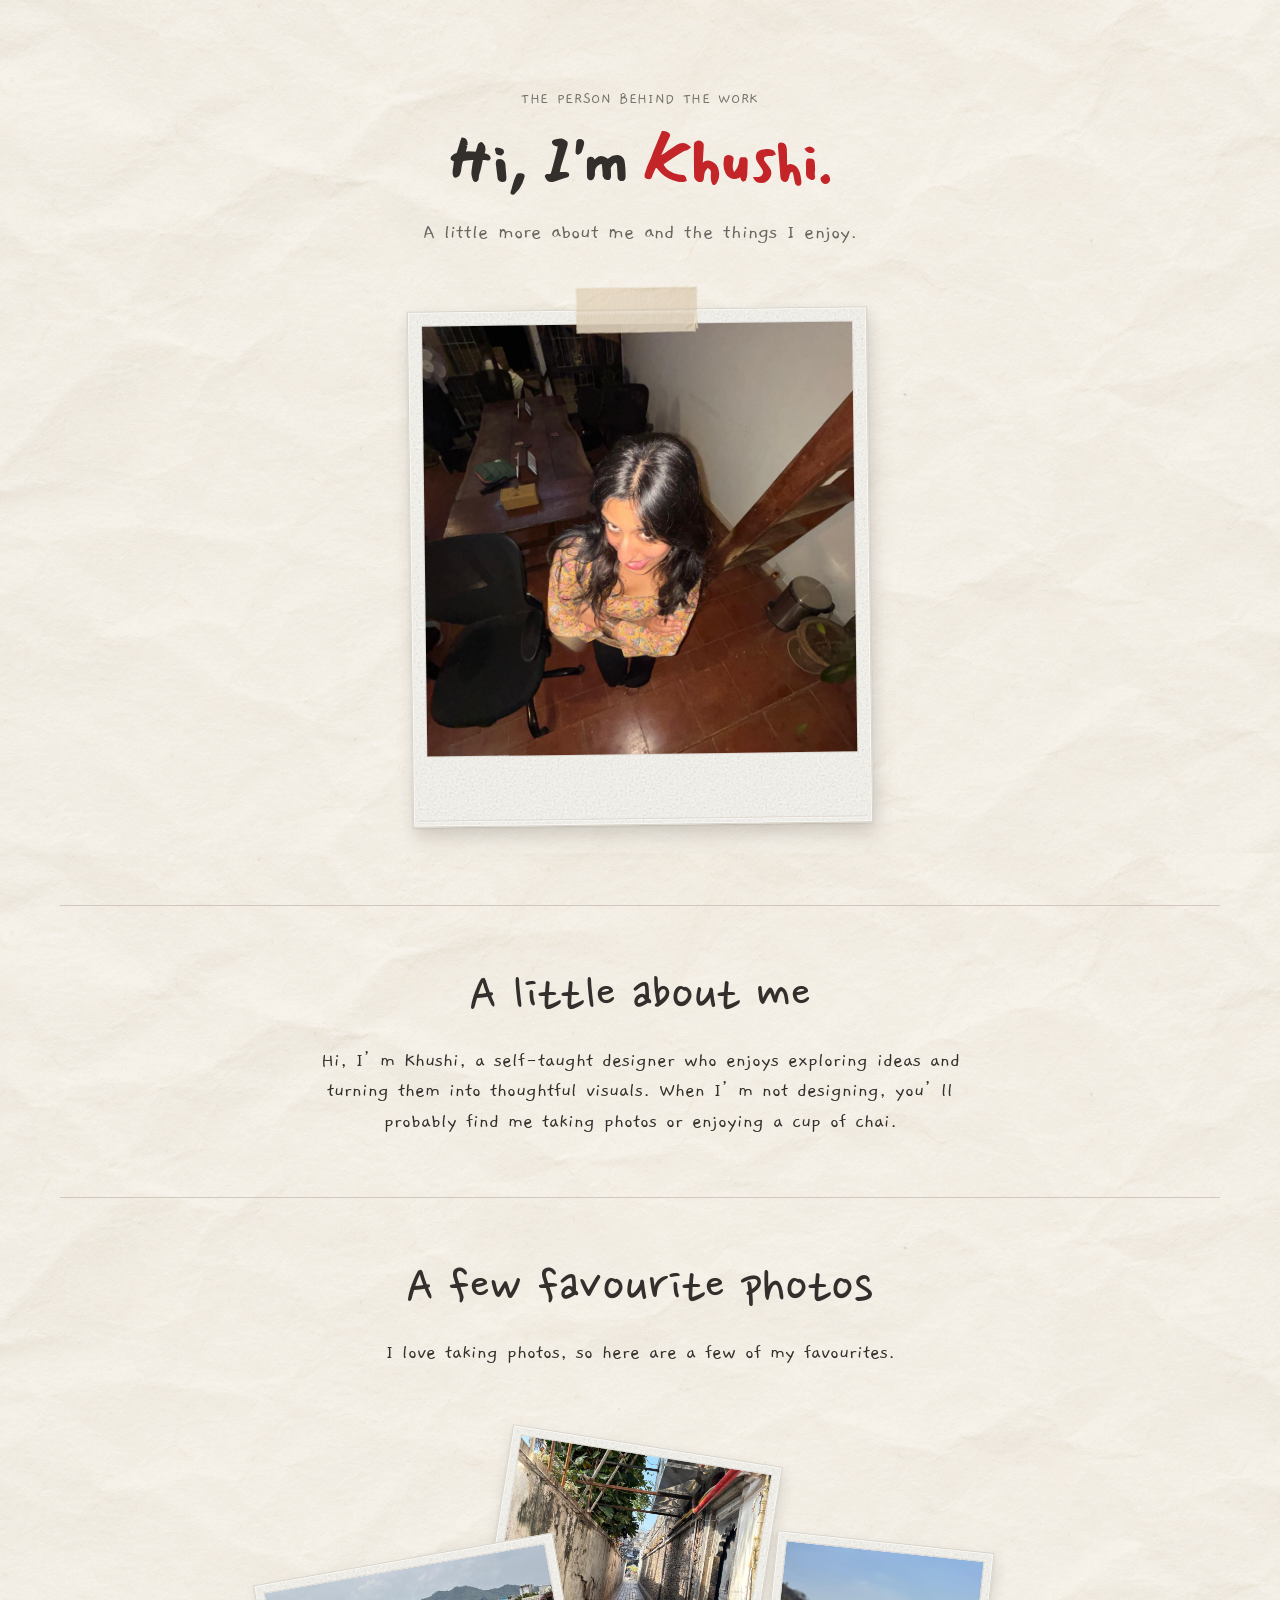
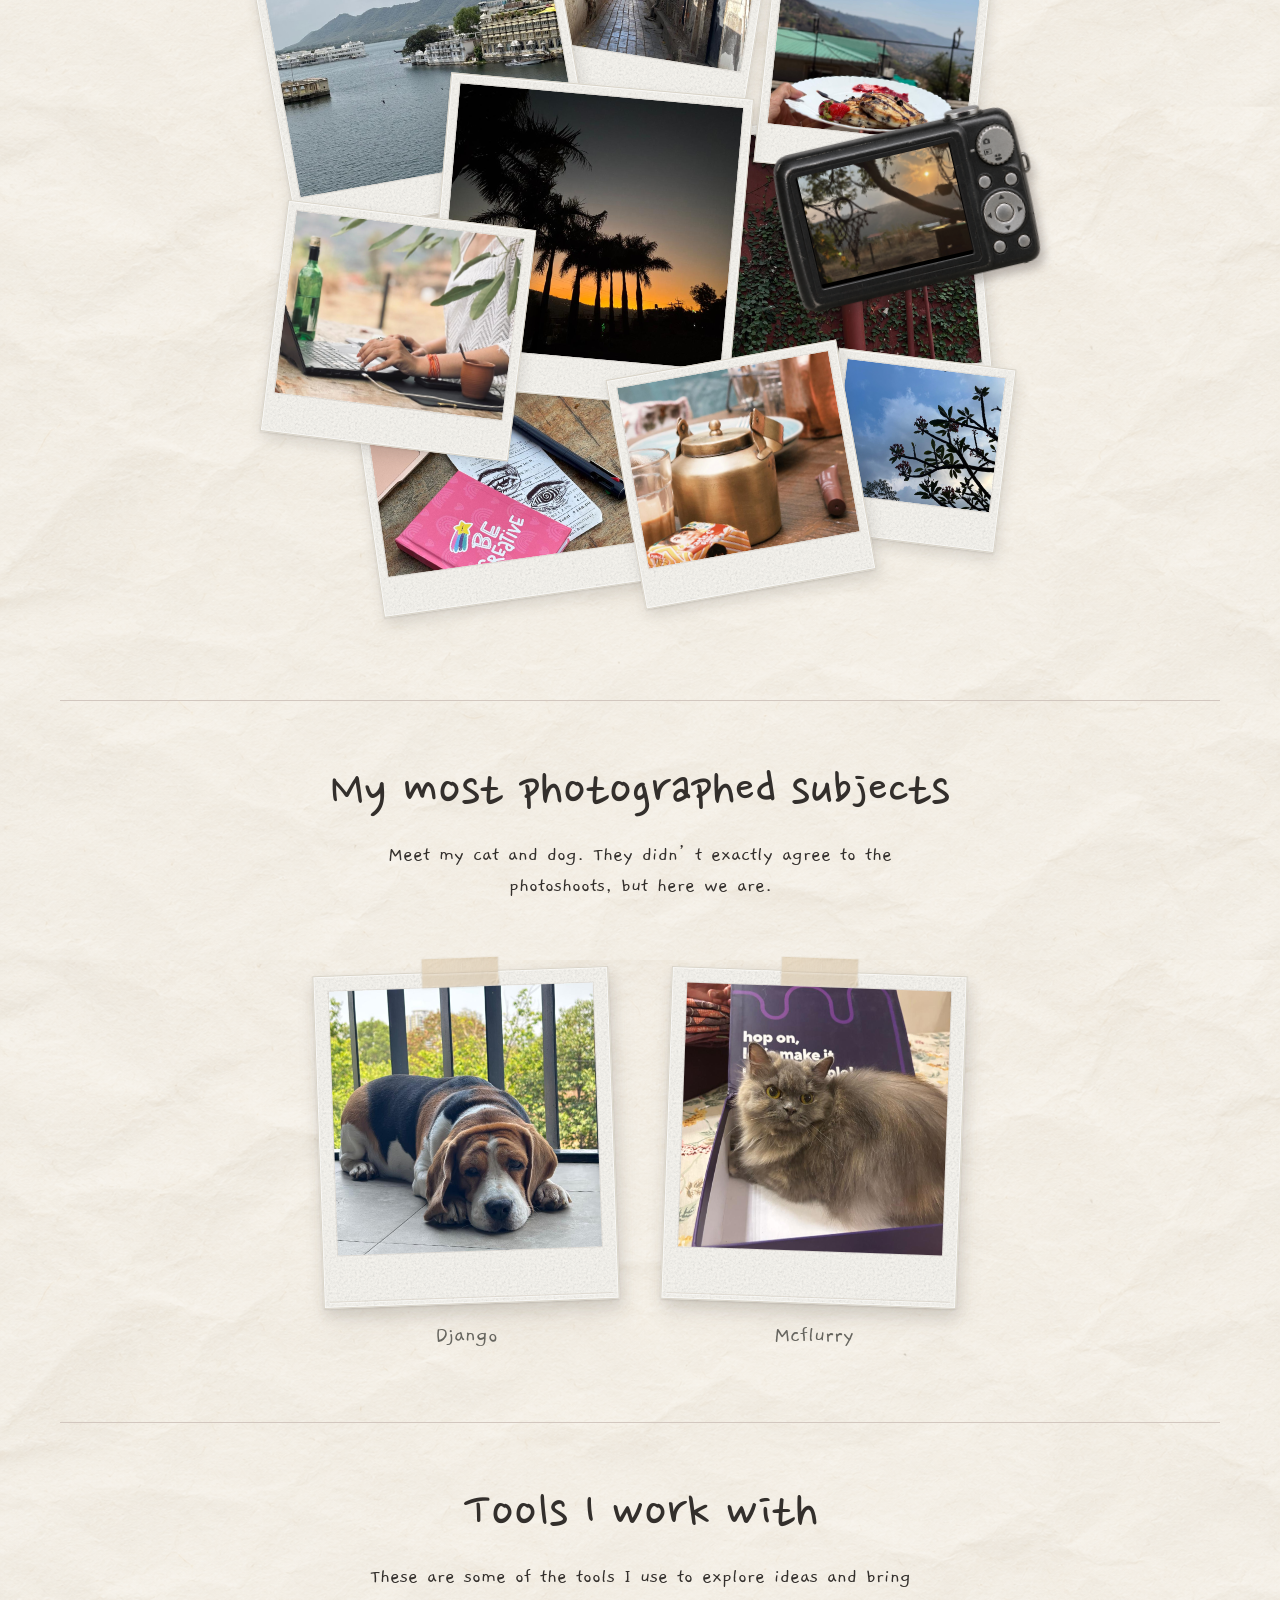
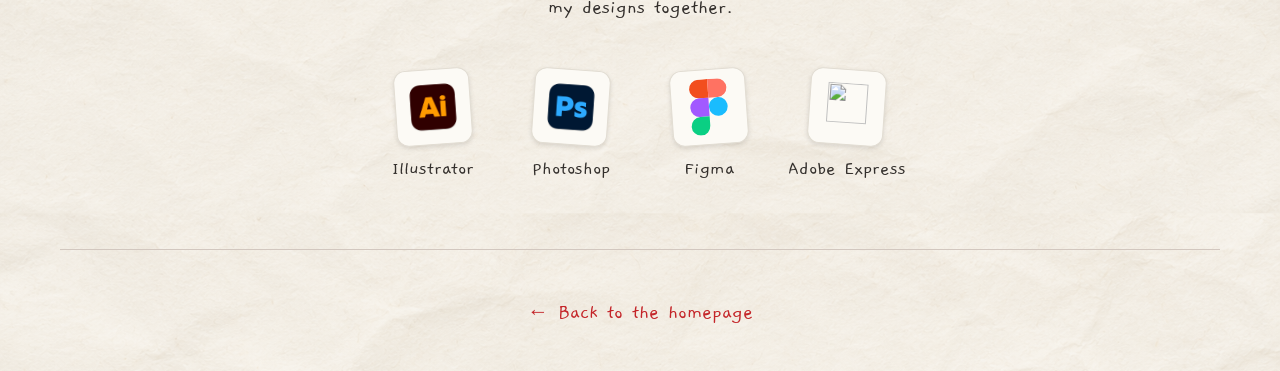
==== design/about/index.html @ 8f8ff9fc "Place portfolio under design path" ====
<!DOCTYPE html>
<html lang="en" class="story-page">
<head>
  <meta charset="UTF-8">
  <meta name="viewport" content="width=device-width, initial-scale=1">
  <title>About me — Khushi's Portfolio</title>
  <link rel="stylesheet" href="../style.css?v=309">
</head>
<body class="story about-story">
  <header>
    <p>THE PERSON BEHIND THE WORK</p>
    <h1>Hi, I'm <span>Khushi.</span></h1>
    <p>A little more about me and the things I enjoy.</p>
  </header>
  <main>
    <div class="story-polaroid story-cover compact-cover about-cover">
      <span class="photo-tape" aria-hidden="true"></span>
      <img src="../images/about/khushi-about-new.jpeg" alt="Khushi">
    </div>
    <section>
      <h2>A little about me</h2>
      <p>Hi, I’m Khushi, a self-taught designer who enjoys exploring ideas and turning them into thoughtful visuals. When I’m not designing, you’ll probably find me taking photos or enjoying a cup of chai.</p>
    </section>
    <section class="about-photography">
      <h2>A few favourite photos</h2>
      <p>I love taking photos, so here are a few of my favourites.</p>
      <div class="about-moodboard">
      <div class="about-photo-stack" aria-label="A collection of images by Khushi">
        <figure><span class="about-photo-crop"><img src="../images/about/gallery/photo-19.jpeg" alt="A quiet street lined with greenery" loading="lazy"></span></figure>
        <figure><span class="about-photo-crop"><img src="../images/about/gallery/photo-18.jpeg" alt="A lake and distant hills" loading="lazy"></span></figure>
        <figure><span class="about-photo-crop"><img src="../images/about/gallery/photo-08.jpeg" alt="A meal with a view of the hills" loading="lazy"></span></figure>
        <figure><span class="about-photo-crop"><img src="../images/about/gallery/photo-06.jpeg" alt="Palm trees at sunset" loading="lazy"></span></figure>
        <figure><span class="about-photo-crop"><img src="../images/about/gallery/photo-05.jpeg" alt="Red foliage on a wall" loading="lazy"></span></figure>
        <figure><span class="about-photo-crop"><img src="../images/about/gallery/photo-14.jpeg" alt="Khushi working on a laptop outdoors" loading="lazy"></span></figure>
        <figure><span class="about-photo-crop"><img src="../images/about/gallery/photo-07.jpeg" alt="A sketchbook and laptop on a table" loading="lazy"></span></figure>
        <figure><span class="about-photo-crop"><img src="../images/about/gallery/photo-20.jpeg" alt="A teapot and snacks on a café table" loading="lazy"></span></figure>
        <figure><span class="about-photo-crop"><img src="../images/about/gallery/photo-11.jpeg" alt="Branches against a blue sky" loading="lazy"></span></figure>
      </div>
      <div class="about-camera" aria-hidden="true">
        <img class="camera-body" src="../images/about/digital-camera.png" alt="">
        <img class="camera-screen" src="../images/about/gallery/photo-12.jpeg" alt="">
      </div>


      </div>
    </section>
    <section>
      <h2>My most photographed subjects</h2>
      <p>Meet my cat and dog. They didn’t exactly agree to the<br class="about-copy-break"> photoshoots, but here we are.</p>
      <div class="pet-photos">
        <figure>
          <div class="story-polaroid"><span class="photo-tape" aria-hidden="true"></span><img src="../images/about/django.jpeg" alt="Django the dog resting by the window" loading="lazy"></div>
          <figcaption>Django</figcaption>
        </figure>
        <figure>
          <div class="story-polaroid"><span class="photo-tape" aria-hidden="true"></span><img src="../images/about/mcflurry.jpeg" alt="Mcflurry the cat sitting in a box" loading="lazy"></div>
          <figcaption>Mcflurry</figcaption>
        </figure>
      </div>
    </section>
    <section>
      <h2>Tools I work with</h2>
      <p>These are some of the tools I use to explore ideas and bring<br class="about-copy-break"> my designs together.</p>
      <div class="tool-stickers" aria-label="Adobe Illustrator, Photoshop, Figma and Adobe Express">
        <div class="tool-sticker"><span class="tool-icon"><img src="../images/tools/illustrator.png" alt=""></span><span>Illustrator</span></div>
        <div class="tool-sticker"><span class="tool-icon"><img src="../images/tools/photoshop.png" alt=""></span><span>Photoshop</span></div>
        <div class="tool-sticker"><span class="tool-icon"><svg viewBox="0 0 40 60" aria-hidden="true"><path fill="#f24e1e" d="M20 0H10a10 10 0 0 0 0 20h10z"/><path fill="#ff7262" d="M20 0h10a10 10 0 1 1 0 20H20z"/><path fill="#a259ff" d="M20 20H10a10 10 0 1 0 0 20h10z"/><circle fill="#1abcfe" cx="30" cy="30" r="10"/><path fill="#0acf83" d="M20 40H10a10 10 0 1 0 10 10z"/></svg></span><span>Figma</span></div>
        <div class="tool-sticker"><span class="tool-icon"><img src="https://www.adobe.com/cc-shared/assets/img/product-icons/svg/express.svg" alt=""></span><span>Adobe Express</span></div>
      </div>
    </section>
  </main>
  <footer><a href="../#about">← Back to the homepage</a></footer>
  <script src="../about-photo-drag.js?v=1" defer></script>
</body>
</html>
---- design/style.css ----
/* The whole page */
body {
  max-width: 900px;
  margin: 0 auto;
  padding: 40px 24px;
  background: #f8eee4;
  color: #381c17;
  font-family: Arial, sans-serif;
  line-height: 1.6;
  text-align: center;
}

/* The introduction */
header {
  padding: 60px 0 80px;
}

/* The illustration appears under a series of diagonal strokes. */
.intro-illustration {
  display: block;
  width: min(100%, 420px);
  overflow: visible;
  margin: 32px auto;
}

.sketch-stroke {
  fill: none;
  stroke: white;
  stroke-width: 110;
  stroke-linecap: round;
  stroke-linejoin: round;
  stroke-dasharray: 100;
  stroke-dashoffset: 100;
  animation: draw-art 5s linear forwards;
}

@keyframes draw-art {
  to { stroke-dashoffset: 0; }
}

@media (prefers-reduced-motion: reduce) {
  .sketch-stroke { animation: none; stroke-dashoffset: 0; }
}

h1, h2, h3 {
  font-family: Georgia, serif;
  font-weight: normal;
}

h1 {
  font-size: 64px;
  line-height: 1.1;
}

header p {
  max-width: 600px;
  margin-left: auto;
  margin-right: auto;
}

/* Projects and notes */
section {
  border-top: 1px solid #bfc1b6;
  padding: 32px 0 60px;
}

h2 {
  font-size: 36px;
}

h3 {
  font-size: 24px;
}

article {
  padding: 16px 0 32px;
}

/* A project on the home page */
.project-link {
  color: inherit;
  text-decoration: none;
}

.project-link:hover h3, .project-link:focus-visible h3 {
  color: #c42529;
}

.project-image {
  width: 100%;
  aspect-ratio: 16 / 9;
  object-fit: cover;
  object-position: center;
}

/* Temporary space for another project */
.image-placeholder {
  display: grid;
  place-items: center;
  min-height: 280px;
  background: #e4e6da;
  color: #74776d;
}

.image-placeholder-second {
  background: #e9dfd5;
}

/* Project story page */
.story {
  max-width: 760px;
  text-align: center;
}

.story header {
  padding: 50px 0 40px;
}

.story h1 {
  font-size: clamp(42px, 8vw, 64px);
}

.story img {
  display: block;
  width: 100%;
  height: auto;
}

.story section {
  padding: 24px 0 36px;
}

.story figure {
  margin: 32px 0;
}

.story figcaption {
  color: #74776d;
  font-size: 14px;
  margin-top: 12px;
}


/* The small line at the bottom */
footer {
  border-top: 1px solid #bfc1b6;
  padding-top: 24px;
  color: #74776d;
}

@font-face {
  font-family: 'Gaegu';
  src: url('fonts/Gaegu-Regular.ttf') format('truetype');
  font-weight: 400;
  font-display: swap;
}

@font-face {
  font-family: 'Gaegu';
  src: url('fonts/Gaegu-Bold.ttf') format('truetype');
  font-weight: 700;
  font-display: swap;
}

@font-face {
  font-family: 'Sedgwick Ave Display';
  src: url('fonts/SedgwickAveDisplay-Regular.ttf') format('truetype');
  font-weight: 400;
  font-display: swap;
}

@font-face {
  font-family: 'DynaPuff';
  src: url('fonts/DynaPuff.ttf') format('truetype');
  font-weight: 400 700;
  font-display: swap;
}

@font-face {
  font-family: 'Gloria Hallelujah';
  src: url('fonts/GloriaHallelujah.ttf') format('truetype');
  font-weight: 400;
  font-display: swap;
}

@font-face {
  font-family: 'Nanum Pen Script';
  src: url('fonts/NanumPenScript-Regular.ttf') format('truetype');
  font-weight: 400;
  font-display: swap;
}

@font-face {
  font-family: 'Mansalva';
  src: url('fonts/Mansalva-Regular.ttf') format('truetype');
  font-weight: 400;
  font-display: swap;
}

@font-face {
  font-family: 'Caveat';
  src: url('fonts/Caveat.ttf') format('truetype');
  font-weight: 400 700;
  font-display: swap;
}

/* Home page: a simple scrapbook-inspired look */
html.home-page {
  background-color: #f7f5f0;
  background-image: linear-gradient(#f7f5f0a6, #f7f5f0a6), url("images/crumpled-paper.png");
  background-position: center top;
  background-size: auto, 100% auto;
  background-repeat: repeat, repeat-y;
}

.home {
  max-width: 1160px;
  padding: 28px 40px 0;
  background: transparent;
  color: #332f2c;
}

.home .topline {
  display: flex;
  align-items: center;
  justify-content: space-between;
  border-bottom: 1px solid #d5cbc4;
  padding-bottom: 22px;
}

.home .signature {
  color: inherit;
  font: 400 26px 'Gaegu', cursive;
  text-decoration: none;
}

.home .signature span, .home .red-star { color: #c42529; }
.home nav { display: flex; gap: 32px; }
.home nav a { color: inherit; font: 400 19px/1.2 'Gaegu', cursive; text-decoration: none; }
.home nav a:hover, .home nav a:focus-visible { color: #c42529; }

.home header {
  padding: 100px 0 110px;
}

.home .intro-note, .home .hand-note, .home .intro-link, .home .project-action {
  font-family: 'Gaegu', cursive;
}

.home .intro-note {
  font-size: 18px;
  transform: rotate(-3deg);
}

.home .intro-note span { color: #c42529; font-size: 28px; }
.home h1 {
  margin: 22px 0;
  font: 400 clamp(52px, 8vw, 88px)/1.15 'Mansalva', cursive;
  letter-spacing: 0.02em;
  -webkit-text-stroke: 2.2px currentColor;
  filter: url(#handwritten-edges);
}
.home h1 span { color: #c42529; }
.home .intro-description { color: #676660; font-size: 16px; }
.home .intro-link {
  display: inline-block;
  margin-top: 34px;
  color: #c42529;
  font-size: 18px;
  text-decoration: none;
}
.home .work-section, .home .home-section { border-top: 1px solid #d2c7bf; }
.home .work-section { padding: 72px 0; }
.home .section-title {
  display: flex;
  flex-direction: column;
  align-items: center;
  gap: 8px;
  text-align: center;
}
.home .section-label, .home .project-category {
  font: 400 16px/1.3 'Gaegu', cursive;
  letter-spacing: .04em;
  color: #77746d;
}
.home .section-title h2, .home .home-section h2 {
  margin: 12px 0 0;
  font: 400 clamp(34px, 4.5vw, 52px)/1.2 'Nanum Pen Script', cursive;
}
.home .section-title h2 { font-size: clamp(56px, 6.5vw, 82px); }
.home .section-title h2 em { color: #c42529; font-style: normal; }
.home .section-title h2 span { display: inline-block; color: #c42529; font-size: .55em; margin-left: 0.2em; transform: translateY(-0.25em); }
.home .hand-note { color: #c42529; font-size: 18px; transform: rotate(4deg); }
.home .project-grid {
  display: grid;
  grid-template-columns: repeat(3, minmax(0, 1fr));
  gap: 36px;
  max-width: 960px;
  text-align: center;
  margin: 52px auto 0;
}
.home article { padding: 0; }
.home .image-frame {
  position: relative;
  padding: 15px 15px 52px;
  background-color: #eeeae2;
  background-image: url("images/paper-grain.svg?v=2"), linear-gradient(115deg, #f7f5ef 0%, #e9e6de 58%, #f3f0e9 100%);
  background-repeat: repeat, no-repeat;
  border: 1px solid #d9d4c9;
  border-radius: 2px 1px 2px 1px;
  box-shadow: 0 1px 2px #403a3022, 1px 5px 10px #403a301c, 3px 13px 22px #403a3014, inset 0 0 0 1px #ffffff80;
  transform: rotate(-1deg);
}
/* The darker fold follows the top edge of the photo frame. */
.home .photo-tape,
.story .photo-tape {
  position: absolute;
  z-index: 1;
  top: -28px;
  left: 50%;
  width: 120px;
  height: 56px;
  transform: translateX(-50%);
  background: url("images/cream-paper-tape.png") center / contain no-repeat;
  opacity: 0.9;
  filter: drop-shadow(0 1px 1px #544b3b20);
  pointer-events: none;
}
.home .photo-tape::after,
.story .photo-tape::after {
  content: "";
  position: absolute;
  inset: 0;
  background: linear-gradient(to bottom,
    transparent 0%, transparent 48%,
    #685d4820 50%, #ffffff30 52%, #8a7c6010 57%, transparent 100%);
  -webkit-mask: url("images/cream-paper-tape.png") center / contain no-repeat;
  mask: url("images/cream-paper-tape.png") center / contain no-repeat;
}
.home .image-frame::after {
  content: "";
  position: absolute;
  left: 5px;
  right: 5px;
  bottom: 5px;
  border-bottom: 1px solid #cfc8bb80;
  box-shadow: 0 1px #ffffff85;
  pointer-events: none;
}
.home .next-project .image-frame { transform: rotate(1deg); }
.home .project-image { display: block; width: 100%; aspect-ratio: 1 / 1; object-fit: cover; box-shadow: 0 0 0 1px #574a3b18; }
.home .pawffle-thumbnail { height: auto; aspect-ratio: 1 / 1; }
.home .project-category { margin: 52px 0 8px; }
.home article h3 { font: 400 30px 'Gaegu', cursive; margin: 0 0 8px; }
.home article p:not(.project-category) { color: #676660; font-size: 14px; margin: 0; }
.home .project-action { display: inline-block; margin-top: 14px; color: #c42529; font-size: 17px; }
.home .image-placeholder { min-height: 0; aspect-ratio: 1 / 1; background: #e9e2da; color: #77746d; font-size: 13px; }
.home .home-section { padding: 55px 0 70px; }
.home .contact-links { display: flex; justify-content: center; align-items: center; flex-wrap: wrap; gap: 22px; margin: 46px auto 8px; }
.home .contact-links a { display: flex; flex-direction: column; align-items: center; justify-content: center; gap: 12px; width: 116px; min-height: 110px; color: inherit; font: 400 20px/1.2 'Gaegu', cursive; text-decoration: none; }
.home .contact-links a:hover, .home .contact-links a:focus-visible { color: #c42529; }
.home .contact-links svg { display: block; width: 64px; height: 64px; padding: 14px; box-sizing: border-box; color: #c42529; background: #fcfaf5; border: 1px solid #e2ddd3; border-radius: 12px; box-shadow: 0 2px 4px #403a3025; transform: rotate(-4deg); }
.home .contact-links a:nth-child(even) svg { transform: rotate(4deg); }
.home .contact-links a:nth-child(1) svg { color: #c42529; }
.home .contact-links a:nth-child(2) svg { color: #0a66c2; }
.home .contact-links a:nth-child(3) svg { color: #1769ff; }
.home .contact-links a:nth-child(4) svg { color: #ff6719; }
@media (max-width: 640px) {
  .home .contact-links { gap: 14px; }
  .home .contact-links a { width: 100px; min-height: 100px; font-size: 18px; }
}
.home .home-section h2 { line-height: 1; }
.home .about-intro { color: #676660; font: 400 20px/1.25 'Gaegu', cursive; margin: 32px auto 0; }
.home #about { padding: 70px 0; }
.home #about > p.about-intro { margin: 40px auto 0; }
.home .about-preview { display: block; position: relative; box-sizing: border-box; width: min(300px, 75%); margin: 40px auto 0; padding: 10px 10px 48px; background: #f7f5ef url("images/paper-grain.svg?v=2") repeat; border: 1px solid #d9d4c9; box-shadow: 0 1px 2px #403a3020, 2px 7px 14px #403a3020, 4px 15px 24px #403a3016, inset 0 0 0 1px #ffffff90; transform: rotate(-0.7deg); }
.home .about-preview::after { content: ""; position: absolute; right: 5px; bottom: 5px; left: 5px; border-bottom: 1px solid #cfc8bb80; box-shadow: 0 1px #ffffff85; pointer-events: none; }
.home .about-image-crop { display: block; aspect-ratio: 1; overflow: hidden; }
.home .about-preview img { display: block; width: 100%; height: 100%; object-fit: cover; transform: scale(1.15); }
.home .about-preview img { transform: scale(1.38); transform-origin: 57% 50%; filter: grayscale(100%); }
.home .about-preview .photo-tape { width: 80px; height: 40px; top: -20px; }
.story.about-story .about-photo-stack { columns: 4; column-gap: 24px; max-width: 940px; margin: 70px auto 10px; }
.story.about-story .about-photo-stack figure { position: relative; display: inline-block; box-sizing: border-box; width: 100%; margin: 12px 0 24px; padding: 8px 8px 30px; background: #f7f5ef url("images/paper-grain.svg?v=2") repeat; border: 1px solid #d9d4c9; box-shadow: 0 1px 2px #403a3020, 2px 7px 14px #403a3020, 4px 15px 24px #403a3016, inset 0 0 0 1px #ffffff90; break-inside: avoid; transform: rotate(-1deg); }
.story.about-story .about-photo-stack figure:nth-child(even) { transform: rotate(1deg); }
.story.about-story .about-photo-stack figure:nth-child(3n) { transform: rotate(-1.7deg); }
.story.about-story .about-photo-stack figure::before { content: ""; position: absolute; z-index: 1; width: 70px; height: 38px; left: 50%; top: -19px; transform: translateX(-50%); background: url("images/cream-paper-tape.png") center / contain no-repeat; opacity: .9; filter: drop-shadow(0 1px 1px #544b3b20); pointer-events: none; }
.story.about-story .about-photo-stack img { display: block; width: 100%; height: auto; }
/* Photographs clipped to a softly sagging string, like a small photo display. */
.story.about-story .about-photo-stack { columns: auto; display: grid; gap: 52px; }
.story.about-story .photo-string { position: relative; display: grid; grid-template-columns: repeat(4, minmax(0, 1fr)); gap: 24px; align-items: start; isolation: isolate; }
.story.about-story .photo-string::before { content: ""; position: absolute; z-index: -1; top: 0; left: -2%; right: -2%; height: 34px; background: url("data:image/svg+xml,%3Csvg xmlns='http://www.w3.org/2000/svg' viewBox='0 0 1000 34' preserveAspectRatio='none'%3E%3Cpath d='M0 7 Q500 48 1000 7' fill='none' stroke='%23ab9271' stroke-width='2.5'/%3E%3C/svg%3E") center / 100% 100% no-repeat; filter: drop-shadow(0 2px 1px #66533b55); }
.story.about-story .about-photo-stack figure { margin: 16px 0 0; }
.story.about-story .about-photo-stack figure:nth-child(2) { margin-top: 24px; }
.story.about-story .about-photo-stack figure:nth-child(3) { margin-top: 24px; }
.story.about-story .about-photo-stack figure::before { width: 15px; height: 43px; top: -22px; border-radius: 2px; background: linear-gradient(90deg, #765337 0%, #b68859 23%, #e1bf8e 43%, #93704c 50%, #d2ab79 63%, #916b46 100%); box-shadow: 2px 3px 3px #46352555, inset 0 1px #f4dfbb; filter: none; opacity: 1; transform: translateX(-50%) rotate(2deg); }
.story.about-story .about-story-photos { display: flex; align-items: flex-start; justify-content: center; gap: 28px; margin: 60px auto 20px; max-width: 800px; }
.story.about-story .about-story-photos figure { width: 30%; margin: 0; }
.story.about-story .about-story-photos .story-polaroid { padding: 9px 9px 35px; transform: rotate(-2deg); }
.story.about-story .about-story-photos figure:nth-child(2) .story-polaroid { transform: rotate(2deg); }
.story.about-story .about-story-photos figure:nth-child(3) .story-polaroid { transform: rotate(-1deg); }
.story.about-story .about-story-photos img { display: block; width: 100%; height: auto; }
.story.about-story .about-story-photos .photo-tape { width: 64px; height: 32px; top: -16px; }
@media (max-width: 640px) {
  .story.about-story .about-photo-stack { gap: 32px; }
  .story.about-story .photo-string { grid-template-columns: repeat(2, minmax(0, 1fr)); gap: 40px 16px; }
  .story.about-story .photo-string figure:nth-child(3)::after { content: ""; position: absolute; z-index: -1; top: -3px; left: -5%; width: 215%; border-top: 3px solid #ab9271; transform: rotate(-1deg); }
  .story.about-story .about-photo-stack figure { margin-bottom: 0; padding: 6px 6px 22px; }
  .story.about-story .about-story-photos { gap: 12px; margin-top: 44px; }
  .story.about-story .about-story-photos figure { width: 31%; }
  .story.about-story .about-story-photos .story-polaroid { padding: 5px 5px 18px; }
  .story.about-story .about-story-photos .photo-tape { width: 40px; height: 22px; top: -11px; }
}
.home .about-photos { display: flex; justify-content: center; align-items: center; gap: 24px; max-width: 700px; margin: 52px auto 0; }
.home .about-photo { position: relative; width: 30%; margin: 0; padding: 9px 9px 28px; background: #f3f0e9; box-shadow: 0 3px 9px #403a3030; transform: rotate(-2deg); }
.home .about-photo:nth-child(2) { transform: rotate(2deg); }
.home .about-photo:nth-child(3) { transform: rotate(-1deg); }
.home .about-photo img { display: block; width: 100%; height: auto; }
.home .about-photo .photo-tape { width: 64px; height: 32px; top: -16px; }
.home .home-section > p:last-child { color: #676660; margin: 4px 0 0; }
.home .intro-description,
.home article p:not(.project-category),
.home .home-section > p:last-child {
  font-family: 'Gaegu', cursive;
  font-size: 20px;
  line-height: 1.15;
}
.home footer { display: flex; justify-content: space-between; padding: 24px 0 35px; font-size: 13px; }
.home footer span:last-child { font-family: 'Gaegu', cursive; }

@media (max-width: 640px) {
  .home { padding: 22px 20px 0; }
  .home .about-photos { gap: 10px; margin-top: 40px; }
  .home .about-photo { width: 31%; padding: 5px 5px 16px; }
  .home .about-photo .photo-tape { width: 40px; height: 22px; top: -11px; }
  .home nav { gap: 18px; }
  .home header { padding: 85px 0; }
  .home .hand-note { font-size: 15px; }
  .home .project-grid { grid-template-columns: 1fr; max-width: 340px; gap: 54px; }
}

/* DesiCanteen: the same scrapbook feel, with room to read the story. */
html.story-page {
  background-color: #f7f5f0;
  background-image: linear-gradient(#f7f5f0a6, #f7f5f0a6), url("images/crumpled-paper.png");
  background-position: center top;
  background-size: auto, 100% auto;
  background-repeat: repeat, repeat-y;
}
.story {
  max-width: 1160px;
  padding: 28px 40px 0;
  background: transparent;
  color: #332f2c;
  font-family: 'Gaegu', cursive;
  font-size: 21px;
  line-height: 1.45;
}
.story > a, .story footer a, .story section a {
  color: #c42529;
  text-decoration: none;
}
.story a:hover { color: #8f1c20; }
.story header { padding: 60px 0; }
.story header p:first-child {
  margin-top: 0;
  color: #77746d;
  font-size: 16px;
  letter-spacing: .04em;
}
.story h1 {
  margin: 18px 0;
  font: 400 clamp(20px, 5.8vw, 60px)/1.1 'Mansalva', cursive;
  white-space: nowrap;
  -webkit-text-stroke: 2.2px currentColor;
  filter: url(#handwritten-edges);
}
.story h1 span { color: #c42529; }
.story header p:last-child { margin-bottom: 0; color: #676660; font-size: 22px; }
.story .pawffle-cover-art { display: block; width: 100%; height: auto; aspect-ratio: 1 / 1; filter: url(#pawffle-clarity); }
/* Each photo sits in its own paper frame with a piece of tape. */
.story .story-polaroid {
  position: relative;
  box-sizing: border-box;
  width: 100%;
  max-width: 620px;
  margin: 0 auto;
  padding: 14px 14px 70px;
  background: #f7f5ef url("images/paper-grain.svg?v=2") repeat;
  border: 1px solid #d9d4c9;
  box-shadow: 0 1px 2px #403a3020, 2px 7px 14px #403a3020, 4px 15px 24px #403a3016, inset 0 0 0 1px #ffffff90;
  transform: rotate(-0.7deg);
}
.story .story-polaroid::after {
  content: "";
  position: absolute;
  right: 5px;
  bottom: 5px;
  left: 5px;
  border-bottom: 1px solid #cfc8bb80;
  box-shadow: 0 1px #ffffff85;
  pointer-events: none;
}
.story .story-polaroid img {
  display: block;
  width: 100%;
  height: auto;
  box-shadow: 0 0 0 1px #574a3b1a;
}
.story .story-polaroid .photo-tape { width: clamp(120px, 31%, 190px); height: 76px; top: -38px; }
.story .story-cover { max-width: 520px; margin: 0 auto 80px; }
.story .compact-cover { max-width: 460px; }
.story .story-cover img { aspect-ratio: 1 / 1; object-fit: cover; object-position: center; }
.story .research-photo .story-polaroid { max-width: 460px; }
.story figure:nth-of-type(even) .story-polaroid { transform: rotate(0.7deg); }
.story section { border-top: 1px solid #d2c7bf; padding: 60px 0; }
.story section > :last-child { margin-bottom: 0; }
.story section h2 {
  margin: 0 0 18px;
  font: 400 clamp(38px, 5vw, 56px)/1.1 'Nanum Pen Script', cursive;
}
.story section p { max-width: 640px; margin: 18px auto; }
.story figure { max-width: 760px; margin: 72px auto 60px; }
.story .moodboard-pair {
  display: grid;
  grid-template-columns: repeat(2, minmax(0, 1fr));
  gap: 44px;
  max-width: 760px;
  margin: 72px auto 60px;
}
.story .moodboard-pair figure { margin: 0; }
.story .moodboard-pair .story-polaroid { padding: 10px 10px 48px; }
.story .moodboard-pair .story-polaroid img {
  width: 100%;
  aspect-ratio: 4 / 3;
  object-fit: contain;
  background: #f5f2eb;
}
.story .moodboard-pair figure:first-child .story-polaroid { transform: rotate(-0.8deg); }
.story .moodboard-pair figure:last-child .story-polaroid { transform: rotate(0.8deg); }
/* A wall of overlapping Polaroids for the final mockups. */
.story .mockup-collection { position: relative; max-width: 1020px; }
.story .mockup-wall {
  position: relative;
  isolation: isolate;
  width: calc(100% - 220px);
  max-width: 800px;
  aspect-ratio: 4 / 5.2;
  margin: 0 auto clamp(-120px, -12vw, -75px);
}
.story .mockup-wall .story-polaroid.mockup-photo {
  position: absolute;
  box-sizing: border-box;
  max-width: none;
  margin: 0;
  padding: 7px 7px 4px;
  border-radius: 1px 2px 2px 1px;
  box-shadow: 0 1px 2px #403a301c, 1px 4px 7px #403a3018, inset 0 0 0 1px #ffffffa0;
}
/* The lower paper border grows with the width of each photo. */
.story .mockup-wall .story-polaroid.mockup-photo::after {
  position: static;
  display: block;
  width: 100%;
  height: auto;
  aspect-ratio: 7 / 1;
  border-bottom: 1px solid #cfc8bb80;
  box-shadow: 0 1px #ffffff85;
}
/* A soft shadow below the lower edge makes the paper feel gently lifted. */
.story .mockup-wall .story-polaroid.mockup-photo::before {
  content: "";
  position: absolute;
  z-index: -1;
  left: 8%;
  right: 8%;
  bottom: -9px;
  height: 16px;
  background: radial-gradient(ellipse, #403a3036 0%, #403a3014 48%, transparent 75%);
  filter: blur(3px);
  pointer-events: none;
}
/* A loose, overlapping collection of larger mockup photos. */
.story .mockup-wall .story-polaroid.mockup-photo-2 { left: 24%; top: 1%; width: 49%; transform: rotate(-4deg); z-index: 2; }
.story .mockup-wall .story-polaroid.mockup-photo-3 { left: 52%; top: 14%; width: 43%; transform: rotate(6deg); z-index: 3; }
.story .mockup-wall .story-polaroid.mockup-photo-5 { left: 2%; top: 19%; width: 48%; transform: rotate(-7deg); z-index: 4; }
.story .mockup-wall .story-polaroid.mockup-photo-7 { left: 28%; top: 31%; width: 51%; transform: rotate(2deg); z-index: 5; }
.story .mockup-wall .story-polaroid.mockup-photo-8 { left: 65%; top: 37%; width: 42%; transform: rotate(7deg); z-index: 2; }
.story .mockup-wall .story-polaroid.mockup-photo-4 { left: 2%; top: 60%; width: 34%; transform: rotate(-7deg); z-index: 3; }
.story .mockup-wall .story-polaroid.mockup-photo-9 { left: 3%; top: 46%; width: 46%; transform: rotate(-5deg); z-index: 3; }
.story .mockup-wall .story-polaroid.mockup-photo-11 { left: 35%; top: 54%; width: 51%; transform: rotate(4deg); z-index: 4; }
.story .mockup-wall .story-polaroid.mockup-photo-12 { left: 12%; top: 68%; width: 53%; transform: rotate(-3deg); z-index: 3; }
.story .mockup-wall .mockup-image {
  display: block;
  width: 100%;
  height: auto;
  overflow: hidden;
  box-shadow: 0 0 0 1px #51483b20;
}
/* The five colours are sampled from the original palette image. */
.story .mockup-wall .palette-swatch {
  aspect-ratio: 230 / 117;
  background: linear-gradient(to right,
    #824131 0% 20%, #d89162 20% 40%, #ffe9db 40% 60%,
    #bab697 60% 80%, #737963 80% 100%);
}
.story .mockup-wall .photo-tape { width: 76px; height: 38px; top: -19px; opacity: .82; }
.story .mockup-wall .mockup-photo:nth-child(3n + 1) .photo-tape { left: 46%; transform: translateX(-50%) rotate(-2deg); }
.story .mockup-wall .mockup-photo:nth-child(3n + 2) .photo-tape { left: 54%; transform: translateX(-50%) rotate(2deg); }
.story .mockup-annotations { font: 400 19px/1.15 'Gaegu', cursive; color: #c42529; }
.story .mockup-note { position: absolute; width: 100px; z-index: 5; pointer-events: none; }
.story .mockup-note svg { display: block; width: 65px; height: 45px; margin: 3px auto 0; fill: none; stroke: currentColor; stroke-width: 2.4; stroke-linecap: round; stroke-linejoin: round; }
.story .mockup-note-one { left: 35px; top: 2%; transform: rotate(-4deg); }
.story .mockup-note-two { right: 0; top: 25%; transform: rotate(3deg); }
.story .mockup-note-three { left: 6px; top: 73%; transform: rotate(-3deg); }
.story .mockup-note-three svg { transform: translateX(22px); }
.story .mockup-collection figcaption { margin-top: 28px; }

/* Black-and-white logos sit directly on the paper like ink. */
.story .logo-stamp img {
  width: min(100%, 470px);
  height: auto;
  margin: 0 auto;
  mix-blend-mode: multiply;
  transform: rotate(-0.8deg);
}
.story .logo-stamp-final svg {
  display: block;
  width: min(100%, 560px);
  height: auto;
  margin: 0 auto;
  mix-blend-mode: multiply;
  transform: rotate(1deg);
  filter: url(#stamp-edges);
}
.story .stamp-grid {
  display: flex;
  flex-wrap: wrap;
  justify-content: center;
  gap: 18px 14px;
  max-width: 720px;
  margin: 0 auto;
  align-items: center;
  mix-blend-mode: multiply;
  transform: rotate(-0.5deg);
  filter: url(#stamp-edges);
}
.story .stamp-option { display: block; width: calc((100% - 70px) / 6); height: auto; overflow: hidden; }

/* A loose arrangement of sketches on the paper background. */
.story .sketch-scatter {
  position: relative;
  display: flex;
  flex-wrap: wrap;
  align-items: center;
  justify-content: center;
  gap: 22px 28px;
  max-width: 720px;
  margin: 0 auto;
}
.story .sketch-scribbles {
  position: absolute;
  inset: 0;
  width: 100%;
  height: 100%;
  color: #332f2c;
  stroke-width: 1.5;
  opacity: .7;
  pointer-events: none;
}
.story .sketch-cutout { position: relative; display: block; width: 26%; overflow: hidden; }
.story .sketch-cutout-1, .story .sketch-cutout-4, .story .sketch-cutout-7 { width: 34%; }
.story .sketch-cutout-3 { width: 20%; }
.story .sketch-cutout-1 { transform: rotate(-3deg) translateY(-7px); }
.story .sketch-cutout-2 { transform: rotate(2deg) translateY(11px); }
.story .sketch-cutout-3 { transform: rotate(-4deg); }
.story .sketch-cutout-5 { transform: rotate(2deg) translateY(-9px); }
.story .sketch-cutout-6 { transform: rotate(-2deg); }
.story .sketch-cutout-7 { transform: rotate(3deg) translateY(9px); }
.story .sketch-cutout-8 { width: 29%; transform: rotate(-3deg); }
.story .sketch-collection figcaption { margin-top: 36px; }
.story figcaption { color: #77746d; font-size: 17px; line-height: 1.3; margin-top: 20px; }
.story footer { border-color: #d2c7bf; padding: 48px 0 42px; }
@media (max-width: 640px) {
  .story { padding: 24px 20px; font-size: 20px; }
  .story header { padding: 42px 0; }
  .story section { padding: 42px 0; }
  .story .moodboard-pair { gap: 20px; }
  .story .mockup-wall { display: flex; flex-wrap: wrap; justify-content: center; align-items: center; aspect-ratio: auto; padding: 20px 0; margin-bottom: 0; }
  .story .mockup-wall .story-polaroid.mockup-photo { position: relative; left: auto; top: auto; width: 46%; margin: -5px -3px; padding: 6px 6px 4px; }
  .story .mockup-wall .story-polaroid.mockup-photo:nth-child(3n) { width: 52%; }
  .story .mockup-wall .photo-tape { width: 60px; height: 32px; top: -16px; }
  .story .stamp-grid { gap: 14px 10px; }
  .story .stamp-option { width: calc((100% - 20px) / 3); }
  .story .sketch-scatter { gap: 20px 16px; }
  .story .sketch-cutout { width: 40%; }
  .story .story-polaroid { padding: 8px 8px 44px; }
  .story .moodboard-pair .story-polaroid { padding: 6px 6px 30px; }
  .story .story-polaroid .photo-tape { width: min(38%, 120px); height: 52px; top: -26px; }
  .story figure, .story .moodboard-pair { margin-top: 58px; margin-bottom: 48px; }
  .story .moodboard-pair figure { margin: 0; }
  .story .story-cover { margin-bottom: 60px; }
}

@media (max-width: 640px) {
  .story .mockup-wall { width: 100%; }
  .story .mockup-annotations { display: flex; justify-content: center; flex-wrap: wrap; gap: 16px; margin-top: 24px; }
  .story .mockup-note { position: static; width: auto; transform: none; }
  .story .mockup-note svg { width: 40px; height: 27px; }
}

/* Individual Pawffle posts and interface stickers. */
.story .pawffle-animation .story-polaroid { max-width: 460px; }
.story .pawffle-moodboard .story-polaroid { max-width: 460px; }
.story .pawffle-posts {
  display: flex;
  justify-content: center;
  gap: 24px;
}
.story .pawffle-posts .story-polaroid {
  width: calc((100% - 48px) / 3);
  margin: 0;
  padding: 8px 8px 30px;
}
.story .pawffle-posts .story-polaroid:nth-child(1) { transform: rotate(-2deg); }
.story .pawffle-posts .story-polaroid:nth-child(2) { transform: rotate(1deg); }
.story .pawffle-posts .story-polaroid:nth-child(3) { transform: rotate(-1deg); }
.story .pawffle-posts .photo-tape { width: 80px; height: 42px; top: -21px; }
.story .pawffle-post-art { display: block; width: 100%; height: auto; overflow: hidden; }
.story .pawffle-social-gallery figcaption { margin-top: 24px; }
.story .pawffle-interface-stickers {
  position: relative;
  max-width: 720px;
  margin: auto;
  aspect-ratio: 1.12;
}
.story .pawffle-sticker {
  display: block;
  box-sizing: border-box;
  padding: 6px;
  background: #fffdf8;
  border: 1px solid #eee8dc;
  box-shadow: 0 2px 5px #403a3020, 2px 6px 10px #403a3018;
  overflow: hidden;
}
.story .pawffle-sticker-art { display: block; width: 100%; height: auto; overflow: hidden; }
.story .pawffle-web-sticker {
  position: absolute;
  z-index: 3;
  width: 76%;
  left: 12%;
  top: 5%;
  border-radius: 6px;
  transform: rotate(-4deg);
}
.story .pawffle-mailer-sticker, .story .pawffle-phone-sticker {
  position: absolute;
  width: 25%;
  border-radius: 12% / 6%;
}
.story .pawffle-mailer-sticker .pawffle-sticker-art,
.story .pawffle-phone-sticker .pawffle-sticker-art { border-radius: 9% / 4.5%; }
.story .pawffle-mailer-sticker { z-index: 4; left: 9%; top: 29%; transform: rotate(-8deg); }
.story .pawffle-phone-sticker { z-index: 4; right: 10%; top: 22%; transform: rotate(7deg); }
.story .pawffle-cat-sticker { position: absolute; z-index: 2; width: 47%; left: 26.5%; bottom: 7%; border-radius: 5px; transform: rotate(-5deg); }
@media (max-width: 640px) {
  .story .pawffle-mailer-sticker { left: 5%; }
  .story .pawffle-phone-sticker { right: 5%; }
  .story .pawffle-posts { flex-wrap: wrap; gap: 32px 16px; }
  .story .pawffle-posts .story-polaroid { width: calc((100% - 16px) / 2); padding: 6px 6px 24px; }
  .story .pawffle-posts .photo-tape { width: 65px; height: 36px; top: -18px; }
}

/* Adobe Express: a close-knit wall of taped posters. */
.express-story .express-cover img { object-fit: cover; }
.express-story .express-note { color: #c42529; transform: rotate(-2deg); }
.express-story header p, .express-story section > p { text-wrap: pretty; }
.express-story section > h2 { text-wrap: balance; }
.pawffle-story header p, .pawffle-story section > p { text-wrap: pretty; }
@media (max-width: 640px) { .pawffle-story .pawffle-line-break { display: none; } }
.express-story .express-gallery {
  display: grid;
  grid-template-columns: repeat(3, minmax(0, 1fr));
  align-items: start;
  gap: 13px;
  max-width: 960px;
  margin: 58px auto 0;
}
.express-story .express-column { display: flex; flex-direction: column; align-items: center; gap: 16px; min-width: 0; }
.express-story .express-column:nth-child(1) { padding-top: 32px; }
.express-story .express-column:nth-child(3) { padding-top: 56px; }
.express-story .express-column:nth-child(2) { padding-top: 0; }

.express-story .express-print {
  position: relative;
  display: inline-block;
  vertical-align: top;
  width: 100%;
  margin: 0;
  break-inside: avoid;
  box-shadow: 0 2px 5px #403a3026, 1px 4px 9px #403a3014;
  transform: rotate(-.5deg);
}
.express-story .express-print:nth-child(even) { width: 92%; transform: rotate(.5deg); }
.express-story .express-print:nth-child(3n) { width: 86%; transform: rotate(-.6deg); }
.express-story .express-column:nth-child(odd) .express-print:nth-child(even) { align-self: flex-end; }
.express-story .express-column:nth-child(even) .express-print:nth-child(even) { align-self: flex-start; }
.express-story .express-print img { display: block; width: 100%; height: auto; }
.express-story .express-print .photo-tape { width: 54px; height: 28px; top: -14px; }
.express-story .express-gallery.gallery-walls { display: flex; flex-direction: column; gap: 62px; }
.express-story .poster-cluster { position: relative; width: 100%; }
.express-story .poster-cluster .express-print:nth-child(n) {
  position: absolute; width: auto; margin: 0; transform: none; box-shadow: none;
}
.express-story .poster-cluster .express-print img { width: 100%; height: 100%; object-fit: contain; filter: drop-shadow(0 2px 3px #403a3033); }
.express-story .poster-cluster .express-print:nth-child(8n + 1) { left: 1%; width: 16%; }
.express-story .poster-cluster .express-print:nth-child(8n + 2) { left: 18%; width: 14%; }
.express-story .poster-cluster .express-print:nth-child(8n + 3) { left: 33%; width: 17%; }
.express-story .poster-cluster .express-print:nth-child(8n + 4) { left: 51%; width: 29%; }
.express-story .poster-cluster .express-print:nth-child(8n + 5) { left: 81%; width: 17%; }
.express-story .poster-cluster .express-print:nth-child(8n + 6) { left: 18%; width: 30%; }
.express-story .poster-cluster .express-print:nth-child(8n + 7) { left: 50%; width: 17%; }
.express-story .poster-cluster .express-print:nth-child(8n + 8) { left: 69%; width: 17%; }
@media (min-width: 641px) {
  .express-story .gallery-walls .poster-cluster {
    display: block;
    columns: 3;
    column-gap: 18px;
  }
  .express-story .gallery-walls .poster-cluster .express-print:nth-child(n) {
    position: relative;
    left: auto;
    top: auto;
    width: 100%;
    height: auto;
    margin: 0 0 18px;
    break-inside: avoid;
  }
  .express-story .gallery-walls .poster-cluster .express-print img { height: auto; }
}
/* The posters fit together like a wall, with a few larger focal pieces. */
@media (min-width: 641px) {
  .express-story .express-gallery.poster-wall {
    grid-template-columns: repeat(6, minmax(0, 1fr));
    grid-auto-rows: 5px;
    grid-auto-flow: dense;
    gap: 10px;
  }
  .express-story .poster-wall .express-column { display: contents; }
  .express-story .poster-wall .express-print:nth-child(n) {
    grid-column: span 2;
    align-self: start;
    width: 100%;
    transform: none;
  }
  .express-story .poster-wall .express-print.wall-large { grid-column: span 3; }
  .express-story .poster-wall .express-print.wall-small { grid-column: span 1; }
}
@media (max-width: 640px) {
  .express-story .caption-break { display: none; }
  .express-story .express-gallery { grid-template-columns: repeat(2, minmax(0, 1fr)); gap: 14px; margin-top: 44px; }
  .express-story .express-column { gap: 18px; }
  .express-story .express-print:nth-child(n) { width: 100%; }
  .express-story .express-column:nth-child(1), .express-story .express-column:nth-child(3) { padding-top: 0; }
  .express-story .express-column:nth-child(2), .express-story .express-column:nth-child(4) { padding-top: 40px; }
  .express-story .express-print .photo-tape { width: 44px; height: 24px; top: -12px; }
  .express-story .poster-cluster { display: grid; grid-template-columns: repeat(2, minmax(0, 1fr)); gap: 22px 16px; aspect-ratio: auto; }
  .express-story .poster-cluster .express-print:nth-child(n) { position: relative; left: auto; top: auto; width: 100%; height: auto; }
  .express-story .poster-cluster .express-print img { height: auto; }
}

.home .express-cover-thumb { object-fit: cover; }

/* A loosely layered wall of taped photographs for the About page. */
.story.about-story .about-photo-stack {
  display: block;
  columns: 3;
  column-gap: 4px;
  width: min(100%, 650px);
  margin: 76px auto 35px;
}
.story.about-story .about-photo-stack figure,
.story.about-story .about-photo-stack figure:nth-child(2),
.story.about-story .about-photo-stack figure:nth-child(3) {
  width: 100%;
  margin: 0 0 -12px;
  padding: 8px 8px 30px;
  position: relative;
  transform: rotate(-2deg);
}
.story.about-story .about-photo-stack figure:nth-child(even) { transform: rotate(2.5deg) translateX(5px); }
.story.about-story .about-photo-stack figure:nth-child(3n) { transform: rotate(-3deg) translateX(-5px); }
.story.about-story .about-photo-stack figure::before {
  width: 75px;
  height: 38px;
  top: -18px;
  background: url("images/cream-paper-tape.png") center / contain no-repeat;
  border-radius: 0;
  box-shadow: none;
  filter: drop-shadow(0 1px 1px #544b3b20);
  opacity: .9;
  transform: translateX(-50%) rotate(-2deg);
}
.story.about-story .about-photo-stack figure::after { content: none; }
@media (max-width: 640px) {
  .story.about-story .about-photo-stack { columns: 2; width: min(95%, 440px); column-gap: 6px; }
  .story.about-story .about-photo-stack figure,
  .story.about-story .about-photo-stack figure:nth-child(2),
  .story.about-story .about-photo-stack figure:nth-child(3) { padding: 6px 6px 24px; margin-bottom: -5px; }
  .story.about-story .about-photo-stack figure::before { width: 60px; height: 32px; top: -16px; }
}

/* A collection of prints, loosely layered like photographs on a wall. */
.home #about > p.about-intro { margin: 20px auto 0; }
.home .about-story-link { display: inline-block; margin-top: 18px; color: #c42529; font: 400 19px/1.2 'Gaegu', cursive; text-decoration: none; }
.story.about-story .about-photo-stack { display: flex; flex-direction: column; columns: auto; width: min(90%, 700px); margin: 80px auto 40px; gap: 0; }
.story.about-story .photo-wall-row { display: flex; justify-content: center; align-items: flex-start; position: relative; }
.story.about-story .photo-wall-row + .photo-wall-row { margin-top: -32px; }
.story.about-story .photo-wall-row:nth-child(even) { transform: translateX(3%); }
.story.about-story .photo-wall-row:nth-child(odd) { transform: translateX(-2%); }
.story.about-story .photo-wall-row figure,
.story.about-story .photo-wall-row figure:nth-child(2),
.story.about-story .photo-wall-row figure:nth-child(3) { flex: 0 0 31%; width: 31%; margin: 0 -4px; padding: 8px 8px 30px; transform: rotate(-4deg); }
.story.about-story .photo-wall-row figure:nth-child(2) { z-index: 2; margin-top: 20px; transform: rotate(3deg); }
.story.about-story .photo-wall-row figure:nth-child(3) { z-index: 1; margin-top: 5px; transform: rotate(-2deg); }
.story.about-story .photo-wall-row:nth-child(even) figure:first-child { transform: rotate(3deg); }
.story.about-story .photo-wall-row:last-child figure { flex-basis: 25%; width: 25%; }
.story.about-story .about-photo-stack figure::before { width: 70px; height: 36px; top: -18px; background: url("images/cream-paper-tape.png") center / contain no-repeat; transform: translateX(-50%) rotate(-2deg); }
@media (max-width: 640px) {
  .story.about-story .about-photo-stack { width: 96%; margin-top: 62px; }
  .story.about-story .photo-wall-row + .photo-wall-row { margin-top: -15px; }
  .story.about-story .photo-wall-row figure,
  .story.about-story .photo-wall-row figure:nth-child(2),
  .story.about-story .photo-wall-row figure:nth-child(3) { padding: 5px 5px 18px; margin-left: -2px; margin-right: -2px; }
  .story.about-story .photo-wall-row figure:nth-child(2) { margin-top: 12px; }
  .story.about-story .about-photo-stack figure::before { width: 44px; height: 24px; top: -12px; }
}

/* Compact, staggered photo wall: each print keeps its original proportions. */
.story.about-story .about-photo-stack {
  position: relative;
  display: block;
  width: min(88%, 660px);
  margin: 80px auto 40px;
}
.story.about-story .about-photo-stack figure,
.story.about-story .about-photo-stack figure:nth-child(n) {
  position: absolute;
  box-sizing: border-box;
  left: var(--x);
  top: var(--y);
  width: var(--w);
  margin: 0;
  padding: 1.1% 1.1% 4.4%;
  z-index: var(--layer);
  transform: rotate(-2deg);
}
.story.about-story .about-photo-stack figure:nth-child(3n + 2) { transform: rotate(3deg); }
.story.about-story .about-photo-stack figure:nth-child(4n) { transform: rotate(-4deg); }
.story.about-story .about-photo-stack figure:nth-child(5n) { transform: rotate(2deg); }
.story.about-story .about-photo-stack figure::before { width: 35%; height: auto; aspect-ratio: 2 / 1; top: -10px; }
@media (max-width: 640px) {
  .story.about-story .about-photo-stack { width: 95%; margin-top: 65px; }
  .story.about-story .about-photo-stack figure::before { top: -6px; }
}

/* Evenly spaced instant photos, inspired by a wall of small prints. */
.story.about-story main > section:first-child { border-top: 0; }
.story.about-story .about-photo-stack {
  display: grid;
  position: static;
  width: min(100%, 940px);
  grid-template-columns: repeat(3, minmax(0, 1fr));
  gap: 34px 22px;
  margin: 70px auto 35px;
}
.story.about-story .about-photo-stack figure,
.story.about-story .about-photo-stack figure:nth-child(n) {
  position: relative;
  left: auto;
  top: auto;
  width: 100%;
  margin: 0;
  padding: 7px 7px 32px;
  transform: none;
  z-index: auto;
  background: #f7f5ef url("images/paper-grain.svg?v=2") repeat;
  border: 1px solid #d9d4c9;
  box-shadow: 0 1px 2px #403a3020, 2px 7px 14px #403a3020, 4px 15px 24px #403a3016, inset 0 0 0 1px #ffffff90;
}
.story.about-story .about-photo-crop { display: block; width: 100%; aspect-ratio: 4 / 5; overflow: hidden; background: #e8e4dc; box-shadow: 0 0 0 1px #574a3b1a; }
.story.about-story .about-photo-stack figure img { display: block; width: 100%; height: 100%; object-fit: cover; object-position: center; transform: scale(1.08); }
.story.about-story .about-photo-stack figure::before { width: 36%; height: 32px; top: -16px; }
.story.about-story .about-photo-stack figure::after { content: ""; position: absolute; right: 5px; bottom: 5px; left: 5px; border-bottom: 1px solid #cfc8bb80; box-shadow: 0 1px #ffffff85; pointer-events: none; }
@media (max-width: 640px) {
  .story.about-story .about-photo-stack { width: 100%; grid-template-columns: repeat(2, minmax(0, 1fr)); gap: 30px 16px; margin-top: 60px; }
  .story.about-story .about-photo-stack figure:nth-child(n) { padding: 6px 6px 25px; }
  .desi-intro-break { display: none; }
}

/* A close collection of different-sized instant photos, loosely arranged on paper. */
.story.about-story .about-photo-stack {
  display: block;
  columns: 3;
  column-gap: 14px;
  width: min(100%, 850px);
  margin: 72px auto 35px;
}
.story.about-story .about-photo-stack figure,
.story.about-story .about-photo-stack figure:nth-child(n) {
  display: inline-block;
  position: relative;
  width: 96%;
  margin: 8px 2% 16px;
  padding: 7px 7px 32px;
  break-inside: avoid;
  vertical-align: top;
  transform: rotate(-1deg);
}
.story.about-story .about-photo-stack figure:nth-child(4n + 2) { width: 88%; margin-left: 8%; margin-right: 4%; transform: rotate(1deg); }
.story.about-story .about-photo-stack figure:nth-child(5n + 3) { width: 91%; margin-left: 2%; margin-right: 7%; transform: rotate(-1.5deg); }
.story.about-story .about-photo-stack figure:nth-child(3n) { transform: rotate(1deg); }
@media (max-width: 640px) {
  .story.about-story .about-photo-stack { columns: 2; column-gap: 12px; width: 100%; }
  .story.about-story .about-photo-stack figure:nth-child(n) { padding: 6px 6px 25px; margin-top: 8px; margin-bottom: 14px; }
}

/* About preview: a note clipped over the right side of Khushi's photograph. */
.home .about-collage { display: block; position: relative; width: min(560px, 95%); min-height: 390px; margin: 55px auto 0; color: #382d2a; text-decoration: none; }
.home .about-collage > img { display: block; width: 58%; height: 390px; object-fit: cover; object-position: center; box-shadow: 0 4px 12px #403a3026; }
.home .about-paper { position: absolute; right: 0; top: 42px; box-sizing: border-box; width: 52%; min-height: 275px; padding: 42px 25px 28px; text-align: left; font: 400 23px/1.4 'Gaegu', cursive; background: #f3eee2 url('images/paper-grain.svg?v=2') repeat; box-shadow: 1px 5px 12px #403a3030; transform: rotate(2deg); }
.home .about-paper-heading { display: block; margin-bottom: 20px; color: #c42529; font-size: 26px; }
.home .about-paper-clip { position: absolute; top: -13px; right: 30px; width: 14px; height: 47px; border: 2px solid #777269; border-radius: 9px; transform: rotate(-5deg); box-shadow: 1px 1px 1px #403a3025; }
.home .about-paper-clip::after { content: ''; position: absolute; left: 4px; top: 7px; width: 5px; height: 27px; border: 1px solid #777269; border-top: 0; border-radius: 0 0 5px 5px; }
.story.about-story .about-photo-stack .about-photo-crop { height: auto; aspect-ratio: auto; overflow: visible; background: transparent; }
.story.about-story .about-photo-stack figure img { width: 100%; height: auto; aspect-ratio: auto; object-fit: initial; transform: none; }
@media (max-width: 640px) {
  .home .about-collage { width: min(100%, 400px); min-height: 300px; }
  .home .about-collage > img { width: 62%; height: 300px; }
  .home .about-paper { top: 35px; width: 55%; min-height: 220px; padding: 32px 15px 18px; font-size: 18px; }
  .home .about-paper-heading { font-size: 21px; margin-bottom: 13px; }
}

/* Layer the note over a textured Polaroid, with soft shadows and a loose tilt. */
.home .about-collage { width: min(560px, 95%); min-height: 420px; }
.home .about-collage-polaroid { display: block; box-sizing: border-box; width: 61%; padding: 10px 10px 47px; background: #f7f5ef url('images/paper-grain.svg?v=2') repeat; border: 1px solid #d9d4c9; box-shadow: 0 2px 3px #403a3020, 2px 7px 14px #403a3020, 4px 15px 24px #403a3016, inset 0 0 0 1px #ffffff90; transform: rotate(-2deg); }
.home .about-collage-polaroid img { display: block; width: 100%; height: 350px; object-fit: cover; object-position: 50% 55%; }
.home .about-paper { z-index: 1; right: 1%; top: 57px; width: 50%; min-height: 250px; background: transparent; box-shadow: none; transform: rotate(3deg); isolation: isolate; }
.home .about-paper::before { content: ''; position: absolute; z-index: -1; inset: 0; background: #f3eee2 url('images/paper-grain.svg?v=2') repeat; clip-path: polygon(1% 2%, 12% 1%, 21% 2%, 31% 0%, 44% 2%, 55% 1%, 65% 2%, 77% 0%, 88% 2%, 99% 1%, 98% 16%, 100% 31%, 98% 46%, 100% 61%, 98% 76%, 99% 99%, 86% 98%, 73% 100%, 62% 98%, 50% 99%, 37% 97%, 24% 99%, 11% 98%, 1% 100%, 2% 82%, 0% 67%, 2% 50%, 0% 34%, 2% 18%); filter: drop-shadow(1px 3px 2px #403a3040); }
.home .about-paper-clip { right: 25px; top: -12px; height: 45px; width: 13px; border-color: #787774; transform: rotate(-5deg); }
.story.about-story .about-photo-stack figure:nth-child(6n + 1) { margin-top: 4px; transform: rotate(-1.7deg); }
.story.about-story .about-photo-stack figure:nth-child(6n + 4) { width: 90%; margin-left: 8%; margin-right: 2%; transform: rotate(1.8deg); }
.story.about-story .about-photo-stack figure:nth-child(7n + 5) { width: 94%; margin-left: 1%; margin-right: 5%; transform: rotate(-2deg); }
@media (max-width: 640px) {
  .home .about-collage { min-height: 330px; }
  .home .about-collage-polaroid { width: 64%; padding: 7px 7px 33px; }
  .home .about-collage-polaroid img { height: 280px; }
  .home .about-paper { top: 42px; width: 54%; min-height: 210px; }
}

.home .about-envelope {
  display: block;
  position: relative;
  width: min(440px, 72%);
  aspect-ratio: 1.08;
  margin: 65px auto 42px;
  transform: rotate(-12deg);
}
.home .about-envelope .envelope-back { display: block; width: 100%; height: 100%; }
.home .envelope-polaroid { position: absolute; z-index: 1; width: 61%; left: 19.5%; top: 2%; padding: 3% 3% 10%; box-sizing: border-box; background: #f7f5ef url("images/paper-grain.svg?v=2") repeat; border: 1px solid #e4ded1; box-shadow: 1px 4px 9px #3e302c42; transform: translateY(var(--photo-rise, 0%)) rotate(var(--photo-tilt, 3deg)); }
.home .envelope-photo-crop { display: block; aspect-ratio: .8; overflow: hidden; }
.home .envelope-polaroid img { display: block; width: 100%; height: 100%; object-fit: cover; object-position: 50% 55%; transform: scale(1.1); transform-origin: 50% 55%; }
.home .envelope-pocket { position: absolute; z-index: 2; inset: 0; background: linear-gradient(145deg, #fff6df18, #8d6b3d0c), url("images/about/realistic-envelope.png") center / 100% 100% no-repeat #e7d8be; clip-path: polygon(1% 35%, 50% 69%, 99% 35%, 99% 99%, 1% 99%); -webkit-mask: url("images/about/realistic-envelope.png") center / 100% 100% no-repeat; mask: url("images/about/realistic-envelope.png") center / 100% 100% no-repeat; pointer-events: none; }
.home .about-envelope .envelope-star { position: absolute; z-index: -1; width: 45%; height: auto; left: -22%; top: 14%; transform: rotate(14deg); pointer-events: none; }
.home .about-envelope .envelope-star-small { position: absolute; z-index: -1; width: 27%; height: auto; left: 88%; top: 65%; transform: rotate(-8deg); pointer-events: none; }
.home .about-envelope .envelope-fold { position: absolute; inset: 0; width: 100%; height: 100%; -webkit-mask: url("images/about/realistic-envelope.png") center / 100% 100% no-repeat; mask: url("images/about/realistic-envelope.png") center / 100% 100% no-repeat; pointer-events: none; }
.home .about-envelope .envelope-fold { z-index: 3; }
.home #about h2 { font-size: clamp(56px, 6.5vw, 82px); line-height: 1.2; }
.home #about { position: relative; isolation: isolate; }
.home #about::before {
  content: "";
  position: absolute;
  z-index: -1;
  top: 0;
  bottom: 0;
  left: 50%;
  width: 100vw;
  transform: translateX(-50%);
  background: repeating-linear-gradient(90deg, transparent 0 15px, rgba(160, 81, 85, .075) 15px 16px, transparent 16px 18px, rgba(160, 81, 85, .1) 18px 20px, transparent 20px 22px, rgba(160, 81, 85, .075) 22px 23px, transparent 23px 38px);
  pointer-events: none;
}

/* About: an overlapping collection of photographs, like a personal moodboard. */
.story.about-story .about-moodboard { position: relative; width: min(900px, 100%); margin: 95px auto 25px; }
.story.about-story .about-photo-stack { display: block; columns: 3; column-gap: 0; width: 100%; max-width: none; margin: 0; }
.story.about-story .about-photo-stack figure:nth-child(n) { position: relative; display: inline-block; box-sizing: border-box; width: 102%; margin: 0 -1% -12px; padding: 0; background: #eeeae2; border: 0; box-shadow: 1px 4px 10px #3d302a30; break-inside: avoid; transform: rotate(-2deg); }
.story.about-story .about-photo-stack figure:nth-child(3n + 2) { z-index: 1; width: 96%; margin-left: 2%; transform: rotate(3deg); }
.story.about-story .about-photo-stack figure:nth-child(4n) { z-index: 2; transform: rotate(-3deg); }
.story.about-story .about-photo-stack figure:nth-child(5n) { width: 92%; margin-left: 4%; padding: 7px 7px 28px; background: #f7f5ef url("images/paper-grain.svg?v=2") repeat; border: 1px solid #d9d4c9; transform: rotate(3deg); }
.story.about-story .about-photo-stack figure::before, .story.about-story .about-photo-stack figure::after { content: none; }
.story.about-story .about-photo-stack .about-photo-crop { display: block; overflow: hidden; height: auto; aspect-ratio: auto; }
.story.about-story .about-photo-stack figure img { display: block; width: 100%; height: auto; transform: none; }
.story.about-story .about-camera { position: absolute; z-index: 4; width: 36%; right: -3%; top: 23%; transform: rotate(-12deg); filter: drop-shadow(3px 8px 5px #2d24234a); pointer-events: none; }
.story.about-story .about-camera .camera-body { position: relative; z-index: 1; display: block; width: 100%; height: auto; }
.story.about-story .about-camera .camera-screen { position: absolute; z-index: 2; left: 10%; top: 20%; width: 60.5%; height: 64%; object-fit: cover; filter: contrast(.9) saturate(.8); }
@media (max-width: 640px) {
  .story.about-story .about-moodboard { width: 94%; margin-top: 65px; }
  .story.about-story .about-photo-stack { columns: 2; }
  .story.about-story .about-photo-stack figure:nth-child(n) { margin-bottom: -6px; }
  .story.about-story .about-camera { width: 44%; right: -5%; top: 27%; }
}

/* Group the photographs into compact, overlapping moodboards. */
.story.about-story .about-moodboard { width: min(780px, 96%); margin: 45px auto 0; padding: 2% 0 0; }
.story.about-story .about-moodboard.moodboard-second { margin: 10px auto 45px; padding: 0 0 5%; }
.story.about-story .about-moodboard .about-photo-stack { position: relative; display: block; width: 100%; aspect-ratio: 1 / 1.03; margin: 0; columns: auto; }
.story.about-story .about-moodboard .about-photo-stack figure:nth-child(n) { position: absolute; display: block; margin: 0; padding: 0; border: 0; box-shadow: 2px 4px 9px #382f2940; }
.story.about-story .about-moodboard .about-photo-stack figure:nth-child(1) { left: 31%; top: 1%; width: 35%; height: 31%; z-index: 1; transform: rotate(9deg); }
.story.about-story .about-moodboard .about-photo-stack figure:nth-child(2) { left: 3%; top: 15%; width: 39%; height: 32%; z-index: 2; transform: rotate(-10deg); }
.story.about-story .about-moodboard .about-photo-stack figure:nth-child(3) { left: 66%; top: 13%; width: 28%; height: 29%; z-index: 2; transform: rotate(6deg); }
.story.about-story .about-moodboard .about-photo-stack figure:nth-child(4) { left: 24%; top: 31%; width: 39%; height: 39%; z-index: 4; transform: rotate(5deg); }
.story.about-story .about-moodboard .about-photo-stack figure:nth-child(5) { left: 59%; top: 35%; width: 35%; height: 37%; z-index: 1; transform: rotate(-5deg); }
.story.about-story .about-moodboard .about-photo-stack figure:nth-child(6) { left: 3%; top: 47%; width: 32%; height: 29%; z-index: 3; transform: rotate(7deg); }
.story.about-story .about-moodboard .about-photo-stack figure:nth-child(7) { left: 15%; top: 67%; width: 37%; height: 28%; z-index: 2; transform: rotate(-8deg); }
.story.about-story .about-moodboard .about-photo-stack figure:nth-child(8) { left: 48%; top: 65%; width: 30%; height: 29%; z-index: 5; padding: 1.2% 1.2% 5%; background: #f7f5ef url("images/paper-grain.svg?v=2") repeat; border: 1px solid #d9d4c9; transform: rotate(-10deg); }
.story.about-story .about-moodboard .about-photo-stack figure:nth-child(9) { left: 74%; top: 65%; width: 23%; height: 23%; z-index: 3; transform: rotate(7deg); }
.story.about-story .about-moodboard .about-photo-stack .about-photo-crop { display: block; width: 100%; height: 100%; overflow: hidden; }
.story.about-story .about-moodboard .about-photo-stack figure img { width: 100%; height: 100%; object-fit: cover; }
.story.about-story .about-camera { width: 33%; right: -1%; top: 37%; transform: rotate(-13deg); z-index: 6; }
.story.about-story .moodboard-note { position: absolute; color: #514a45; font: 400 clamp(16px, 2.4vw, 25px)/1 'Gaegu', cursive; z-index: 7; }
.story.about-story .moodboard-note span { display: inline-block; font-size: 1.4em; }
.story.about-story .note-top { top: 1%; left: 12%; transform: rotate(-7deg); }
.story.about-story .note-bottom { bottom: 0; right: 8%; transform: rotate(-5deg); }
.story.about-story .about-annotation { position: absolute; z-index: 7; color: #c42529; font: 400 clamp(16px, 2vw, 20px)/1.1 'Gaegu', cursive; pointer-events: none; }
.story.about-story .about-annotation svg { display: block; width: 52px; height: 35px; fill: none; stroke: currentColor; stroke-width: 2.4; stroke-linecap: round; stroke-linejoin: round; }
.story.about-story .about-note-street { top: 0; left: 12%; transform: rotate(-4deg); }
.story.about-story .about-note-street svg { margin-left: auto; }
.story.about-story .about-note-chai { bottom: 0; right: 13%; transform: rotate(3deg); }
.story.about-story .about-note-chai svg { margin: -55px auto 20px; }
@media (max-width: 640px) {
  .story.about-story .about-moodboard { width: 100%; margin-top: 35px; padding-top: 3%; }
  .story.about-story .about-moodboard .about-photo-stack figure:nth-child(8) { padding: 1.2% 1.2% 5%; }
  .story.about-story .about-camera { width: 34%; right: -2%; top: 38%; }
}

/* Give each photograph the same textured instant-photo frame. */
.story.about-story .about-moodboard .about-photo-stack figure:nth-child(n) {
  padding: 1.2% 1.2% 5%;
  background: #f7f5ef url("images/paper-grain.svg?v=2") repeat;
  border: 1px solid #d9d4c9;
  box-shadow: 0 1px 2px #403a3020, 2px 7px 14px #403a3025, inset 0 0 0 1px #ffffff90;
}
.story.about-story .about-moodboard .about-photo-stack figure:nth-child(6) { z-index: 5; }

/* Let the notes sit beside their photos, with gently curved arrows. */
.story.about-story .about-note-street { top: 0; left: 17%; text-align: left; transform: rotate(-5deg); }
.story.about-story .about-note-street svg { margin: -3px 0 0 70%; }
.story.about-story .about-note-chai { bottom: 0; right: 4%; text-align: center; transform: rotate(3deg); }
.story.about-story .about-note-chai svg { margin: 0 auto 2px; }

.story.about-story .about-note-camera { top: 0; right: 11%; transform: rotate(4deg); }
.story.about-story .about-note-camera svg { margin: -4px 0 0 40%; }
.story.about-story .about-note-place { bottom: 0; left: 12%; transform: rotate(-4deg); }
.story.about-story .about-note-place svg { margin-left: 35%; }
.story.about-story .tool-stickers { display: flex; justify-content: center; align-items: center; flex-wrap: wrap; gap: 22px; margin: 46px auto 8px; }
.story.about-story .pet-photos { display: flex; justify-content: center; align-items: flex-start; gap: clamp(24px, 5vw, 52px); max-width: 644px; margin: 70px auto 12px; }
.story.about-story .pet-photos figure { width: min(46%, 296px); margin: 0; }
.story.about-story .pet-photos .story-polaroid { padding: 15px 15px 52px; transform: rotate(-2deg); }
.story.about-story .pet-photos .story-polaroid img { aspect-ratio: 1 / 1; object-fit: cover; object-position: center; }
.story.about-story .pet-photos figure:first-child img { object-position: center 70%; }
.story.about-story .pet-photos figure:nth-child(2) img { object-position: center 55%; }
.story.about-story .pet-photos figure:nth-child(2) .story-polaroid { transform: rotate(2deg); }
.story.about-story .pet-photos .photo-tape { width: 90px; height: 45px; top: -22px; }
.story.about-story .pet-photos figcaption { margin-top: 18px; color: #676660; font: 400 23px/1.2 'Gaegu', cursive; }
@media (max-width: 640px) {
  .story.about-story .pet-photos .story-polaroid { padding: 8px 8px 30px; }
}
.story.about-story .tool-sticker { display: flex; flex-direction: column; align-items: center; justify-content: center; gap: 12px; width: 116px; min-height: 110px; font-size: 20px; line-height: 1.2; }
.story.about-story .tool-sticker > span:last-child { white-space: nowrap; }
.story.about-story .tool-icon { box-sizing: border-box; display: flex; align-items: center; justify-content: center; width: 76px; height: 76px; padding: 9px; background: #fcfaf5; border: 1px solid #e2ddd3; border-radius: 12px; box-shadow: 0 2px 4px #403a3025; transform: rotate(-4deg); }
.story.about-story .tool-icon img, .story.about-story .tool-icon svg { display: block; width: 100%; height: 100%; object-fit: contain; }
.story.about-story .tool-sticker:nth-child(even) .tool-icon { transform: rotate(4deg); }
.story.about-story .tool-sticker:last-child .tool-icon img { width: 84%; height: 84%; }
@media (max-width: 640px) {
  .story.about-story .about-annotation { font-size: clamp(13px, 3.5vw, 17px); }
  .story.about-story .about-annotation svg { width: 35px; height: 24px; }
  .story.about-story .about-note-camera { right: 4%; }
  .story.about-story .about-note-place { left: 4%; }
  .story.about-story .tool-stickers { gap: 14px; }
  .story.about-story .tool-sticker { width: 100px; min-height: 100px; font-size: 18px; }
}

/* A gentle lift for the homepage project Polaroids. */
.home .project-link .image-frame {
  transition: translate 180ms ease, box-shadow 180ms ease;
}
@media (hover: hover) and (pointer: fine) {
  .home .project-link:hover .image-frame,
  .home .project-link:focus-visible .image-frame {
    translate: 0 -6px;
    box-shadow: 0 9px 18px #403a3033, 0 16px 28px #403a301a;
  }
}
@media (prefers-reduced-motion: reduce) {
  .home .project-link .image-frame { transition: none; }
}

.story .reflection-copy { text-wrap: pretty; }

@media (min-width: 600px) { .story .reflection-ending { white-space: nowrap; } }

/* Keep the introduction and the poster wall visually balanced. */
.home .intro-description { max-width: 48ch; margin-left: auto; margin-right: auto; }
@media (max-width: 480px) { .home .intro-break { display: none; } }
@media (min-width: 641px) {
  .express-story .express-photography .poster-cluster .express-print:nth-child(10),
  .express-story .express-photography .poster-cluster .express-print:nth-child(19) { break-before: column; }
}
@media (max-width: 640px) { .about-copy-break { display: none; } }

/* The contact stickers lift gently, like the project Polaroids. */
.home .contact-links svg { transition: translate 180ms ease, box-shadow 180ms ease; }
@media (hover: hover) and (pointer: fine) {
  .home .contact-links a:hover svg,
  .home .contact-links a:focus-visible svg {
    translate: 0 -6px;
    box-shadow: 0 9px 18px #403a3033, 0 16px 28px #403a301a;
  }
}
@media (prefers-reduced-motion: reduce) {
  .home .contact-links svg { transition: none; }
}
.story.about-story .about-moodboard .about-photo-stack figure {
  cursor: grab;
  touch-action: none;
  user-select: none;
}
.story.about-story .about-moodboard .about-photo-stack figure.is-dragging { cursor: grabbing; }
.story.about-story .about-moodboard .about-photo-stack figure img { -webkit-user-drag: none; user-select: none; }
.story.about-story .about-moodboard .about-photo-stack figure:focus-visible { outline: 2px solid #c42529; outline-offset: 4px; }
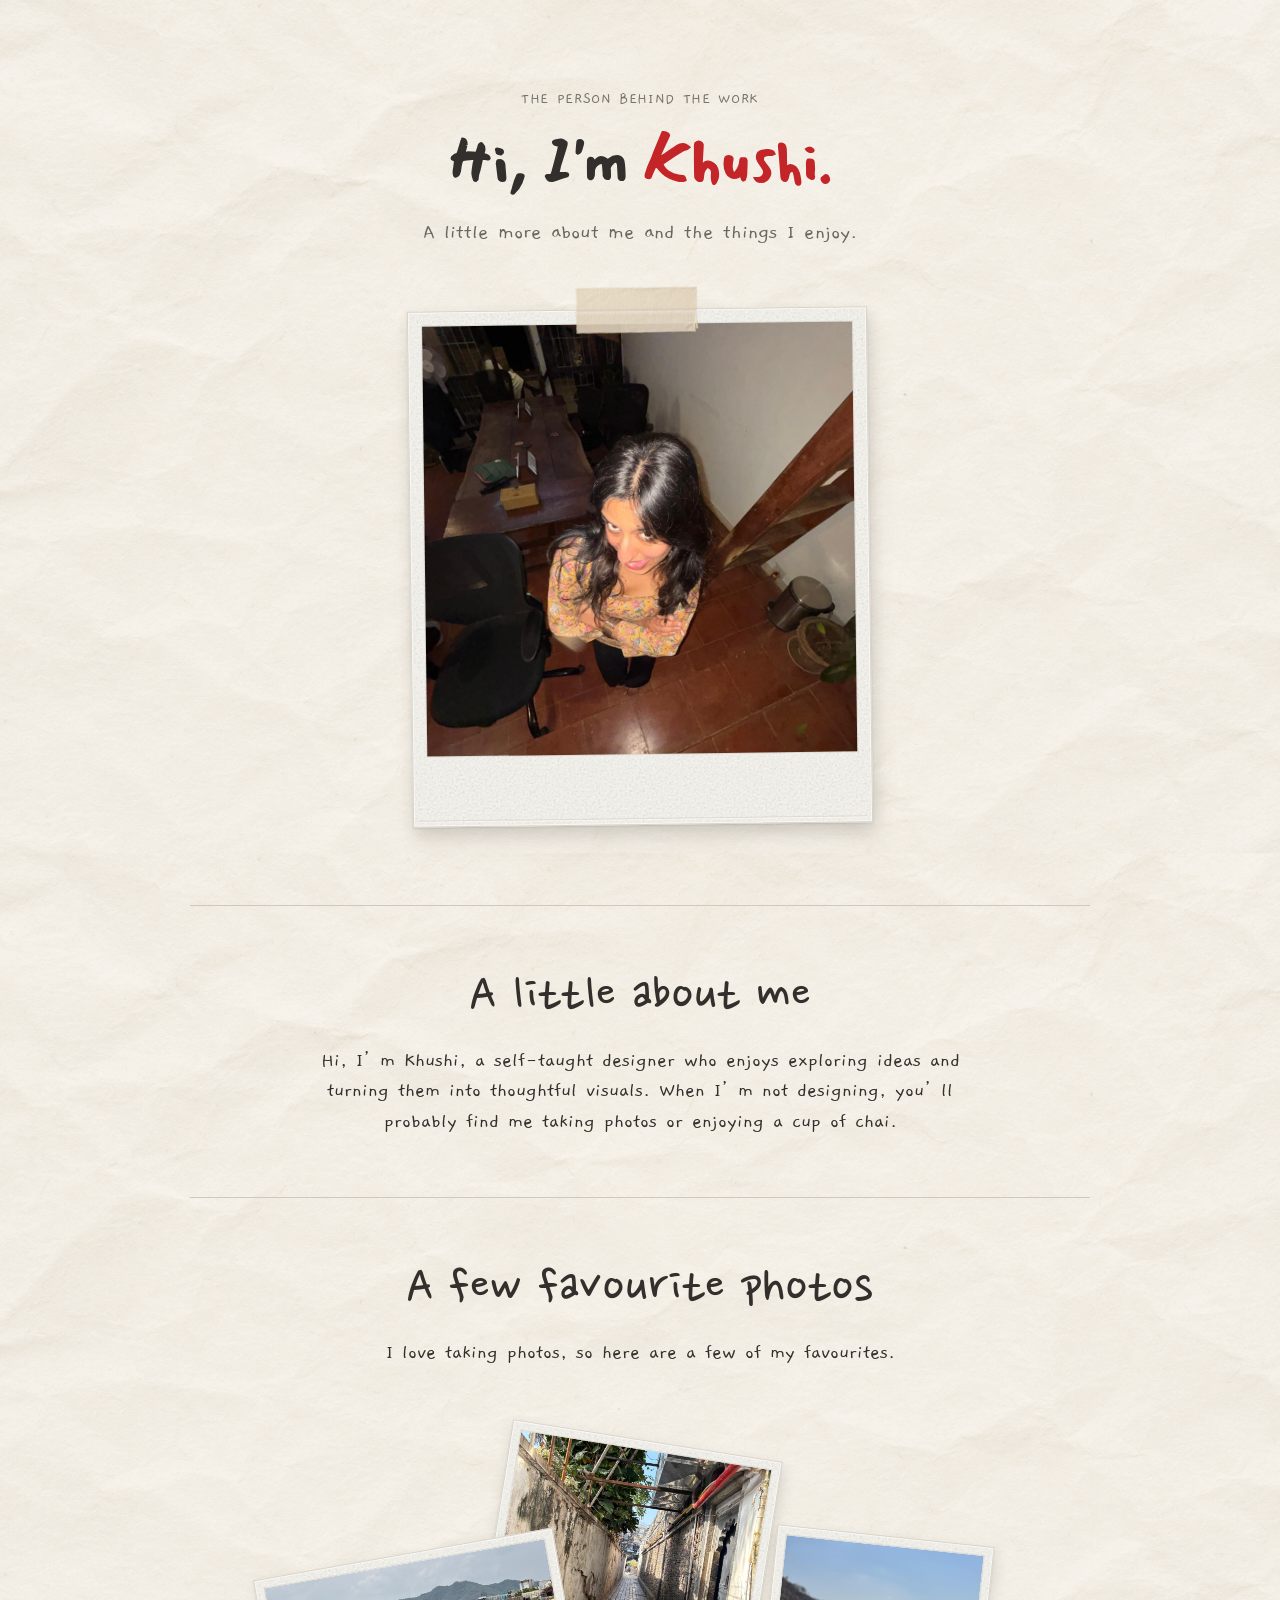
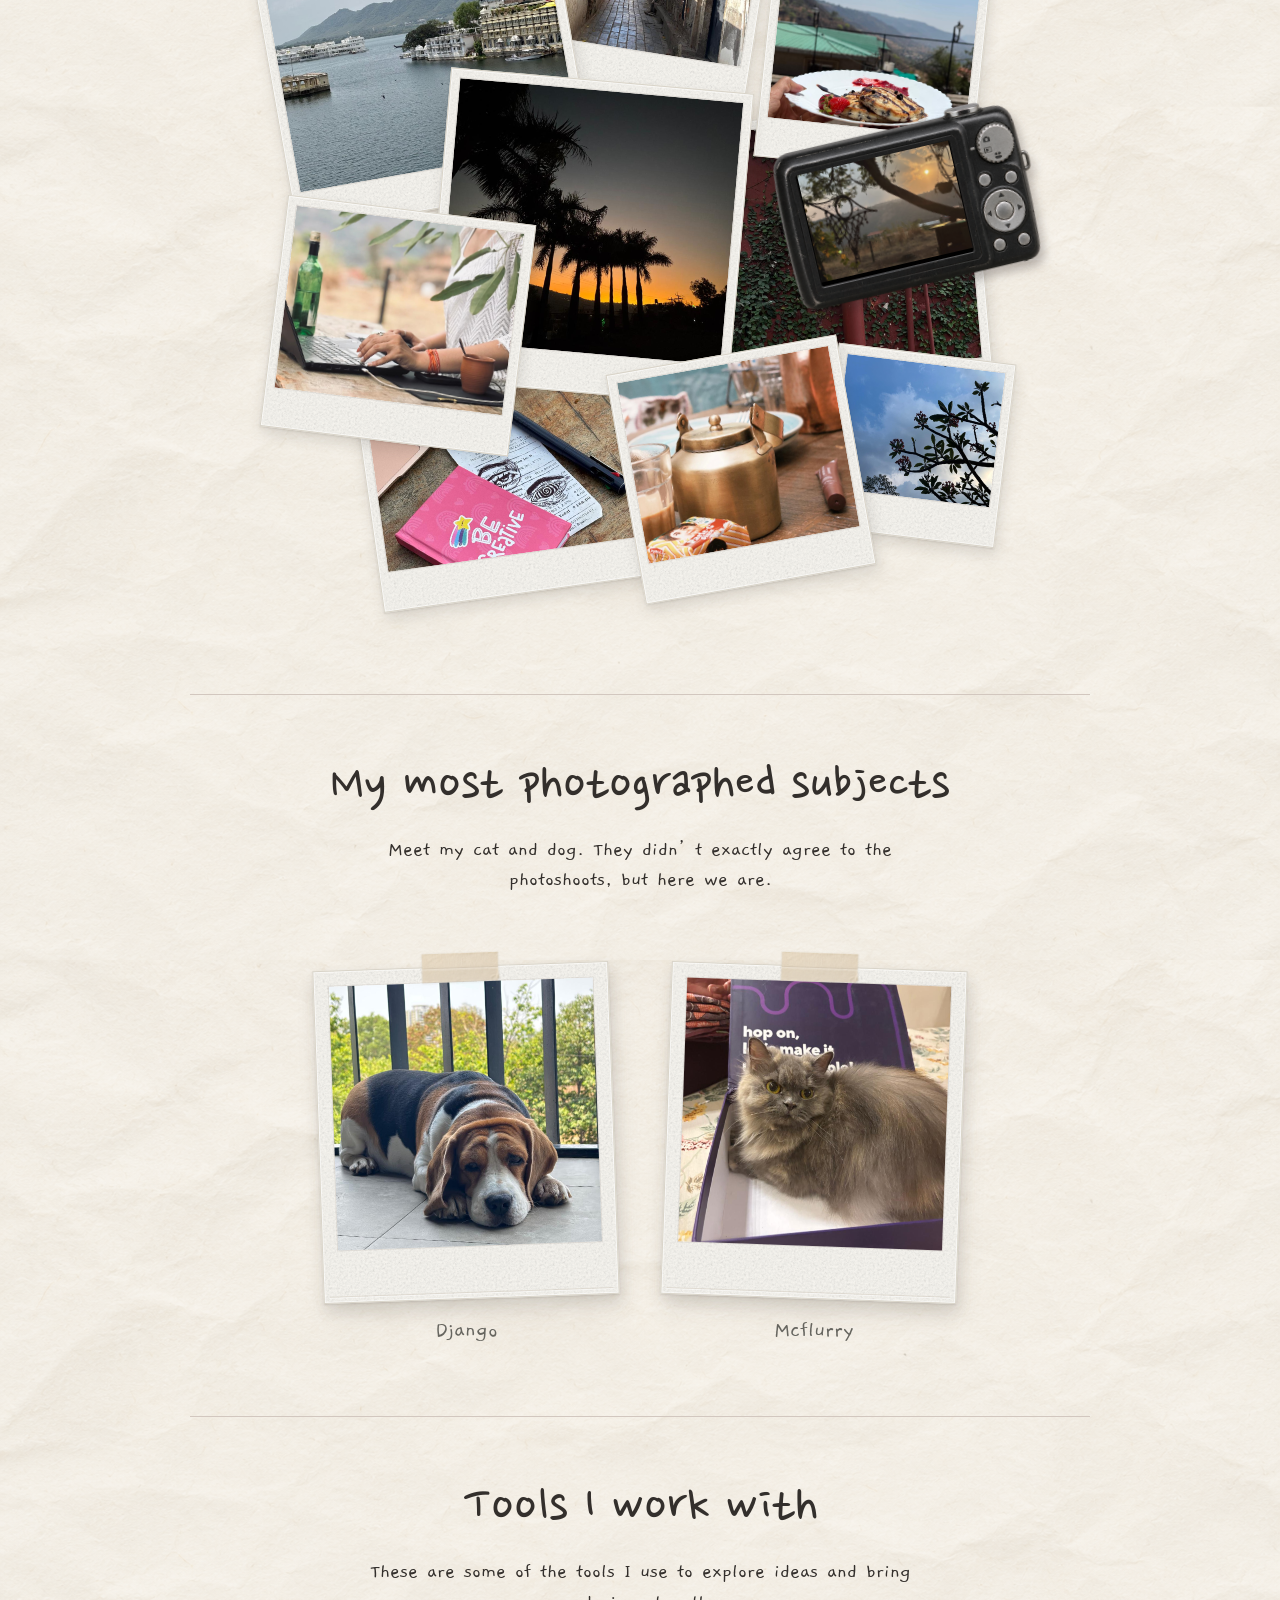
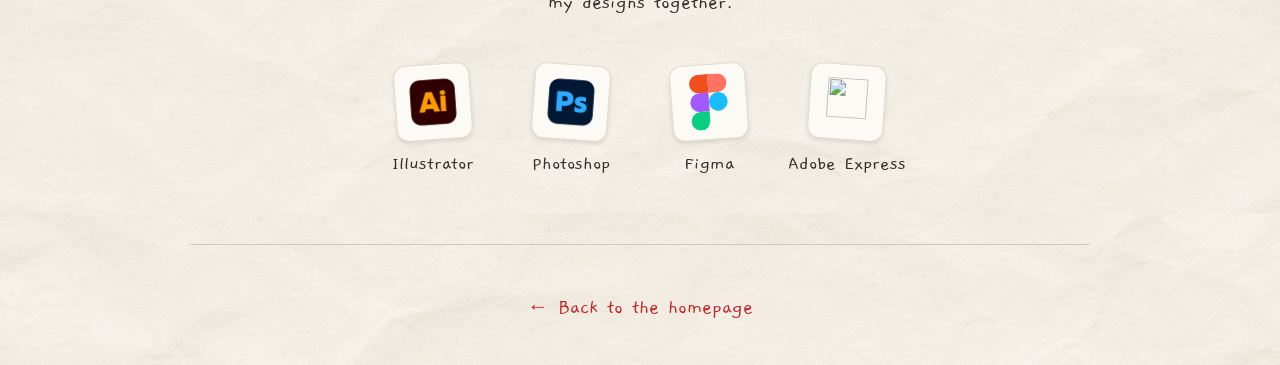
==== commit 3bb2532d: "Improve mobile portfolio layout" ====
--- a/design/about/index.html
+++ b/design/about/index.html
@@ -4,7 +4,7 @@
   <meta charset="UTF-8">
   <meta name="viewport" content="width=device-width, initial-scale=1">
   <title>About me — Khushi's Portfolio</title>
-  <link rel="stylesheet" href="../style.css?v=309">
+  <link rel="stylesheet" href="../style.css?v=310">
 </head>
 <body class="story about-story">
   <header>
@@ -70,6 +70,6 @@
     </section>
   </main>
   <footer><a href="../#about">← Back to the homepage</a></footer>
-  <script src="../about-photo-drag.js?v=1" defer></script>
+  <script src="../about-photo-drag.js?v=2" defer></script>
 </body>
 </html>
--- a/design/style.css
+++ b/design/style.css
@@ -214,7 +214,7 @@
 }
 
 .home {
-  max-width: 1160px;
+  max-width: 900px;
   padding: 28px 40px 0;
   background: transparent;
   color: #332f2c;
@@ -447,7 +447,7 @@
   background-repeat: repeat, repeat-y;
 }
 .story {
-  max-width: 1160px;
+  max-width: 900px;
   padding: 28px 40px 0;
   background: transparent;
   color: #332f2c;
@@ -1237,3 +1237,56 @@
 .story.about-story .about-moodboard .about-photo-stack figure.is-dragging { cursor: grabbing; }
 .story.about-story .about-moodboard .about-photo-stack figure img { -webkit-user-drag: none; user-select: none; }
 .story.about-story .about-moodboard .about-photo-stack figure:focus-visible { outline: 2px solid #c42529; outline-offset: 4px; }
+
+
+/* Consistent, text-coloured sparkles on every device (including iOS). */
+.home .sparkle { display: inline-block; width: .8em; height: .8em; fill: none; stroke: currentColor; stroke-width: 1.5; stroke-linecap: round; vertical-align: -.03em; }
+.home .red-star .sparkle { width: 1em; height: 1em; }
+
+/* A calmer, more spacious layout for phones. */
+@media (max-width: 640px) {
+  .home, .story { box-sizing: border-box; padding-left: clamp(24px, 7vw, 32px); padding-right: clamp(24px, 7vw, 32px); }
+  .home .topline { gap: 12px; }
+  .home nav { gap: clamp(12px, 4vw, 18px); }
+  .home nav a { font-size: 18px; }
+  .home header { padding: 72px 0 78px; }
+  .home h1 { font-size: clamp(45px, 13vw, 62px); line-height: 1.14; -webkit-text-stroke: .8px currentColor; filter: none; }
+  .home .intro-description { max-width: 29ch; line-height: 1.3; }
+  .home .work-section, .home #about, .home .home-section { padding-top: 58px; padding-bottom: 62px; }
+  .home .section-title h2, .home #about h2 { font-size: clamp(48px, 11vw, 58px); }
+  .home .project-grid { width: min(100%, 310px); margin-top: 48px; gap: 55px; }
+  .home .project-category { margin-top: 30px; }
+  .home .contact-links { display: grid; grid-template-columns: repeat(2, minmax(0, 100px)); gap: 24px 28px; }
+  .home footer { gap: 16px; }
+  .story { font-size: 20px; line-height: 1.45; }
+  .story header { padding: 45px 0 40px; }
+  .story h1 { font-size: clamp(34px, 9vw, 45px); line-height: 1.18; white-space: normal; text-wrap: balance; -webkit-text-stroke: .6px currentColor; filter: none; }
+  .story header p:last-child { font-size: 21px; line-height: 1.4; }
+  .story section { padding: 52px 0; }
+  .story section h2 { font-size: clamp(34px, 9vw, 42px); text-wrap: balance; }
+  .story section p { text-wrap: pretty; }
+  .story .story-cover { margin-bottom: 60px; }
+  .story.about-story .about-moodboard .about-photo-stack figure { touch-action: pan-y; }
+  .story.about-story .pet-photos { gap: 18px; margin-top: 58px; }
+  .story.about-story .pet-photos figure { width: calc((100% - 18px) / 2); }
+  .story.about-story .tool-stickers { display: grid; grid-template-columns: repeat(2, minmax(0, 116px)); gap: 24px 20px; }
+  .story.about-story .tool-sticker { width: auto; }
+}
+
+@media (min-width: 360px) and (max-width: 640px) {
+  .home .contact-links, .story.about-story .tool-stickers { display: grid; grid-template-columns: repeat(4, minmax(0, 1fr)); gap: 8px; width: 100%; }
+  .home .contact-links a, .story.about-story .tool-sticker { width: 100%; min-width: 0; min-height: 0; font-size: clamp(13px, 3.7vw, 17px); gap: 10px; }
+  .home .contact-links svg, .story.about-story .tool-icon { width: clamp(49px, 15vw, 64px); height: clamp(49px, 15vw, 64px); padding: 10px; }
+  .story.about-story .tool-sticker > span:last-child { white-space: normal; line-height: 1.1; }
+}
+
+@media (max-width: 640px) {
+  .story .mockup-annotations { display: flex; justify-content: center; gap: 8px 18px; margin: 24px auto 0; }
+  .story .mockup-note { position: static; width: auto; transform: none; font-size: 17px; line-height: 1.2; }
+  .story .mockup-note br { display: none; }
+  .story .mockup-note svg { display: none; }
+}
+@media (min-width: 360px) and (max-width: 640px) {
+  .story.about-story .tool-sticker { font-size: clamp(14px, 3.65vw, 16px); }
+  .story.about-story .tool-sticker > span:last-child { white-space: nowrap; }
+}
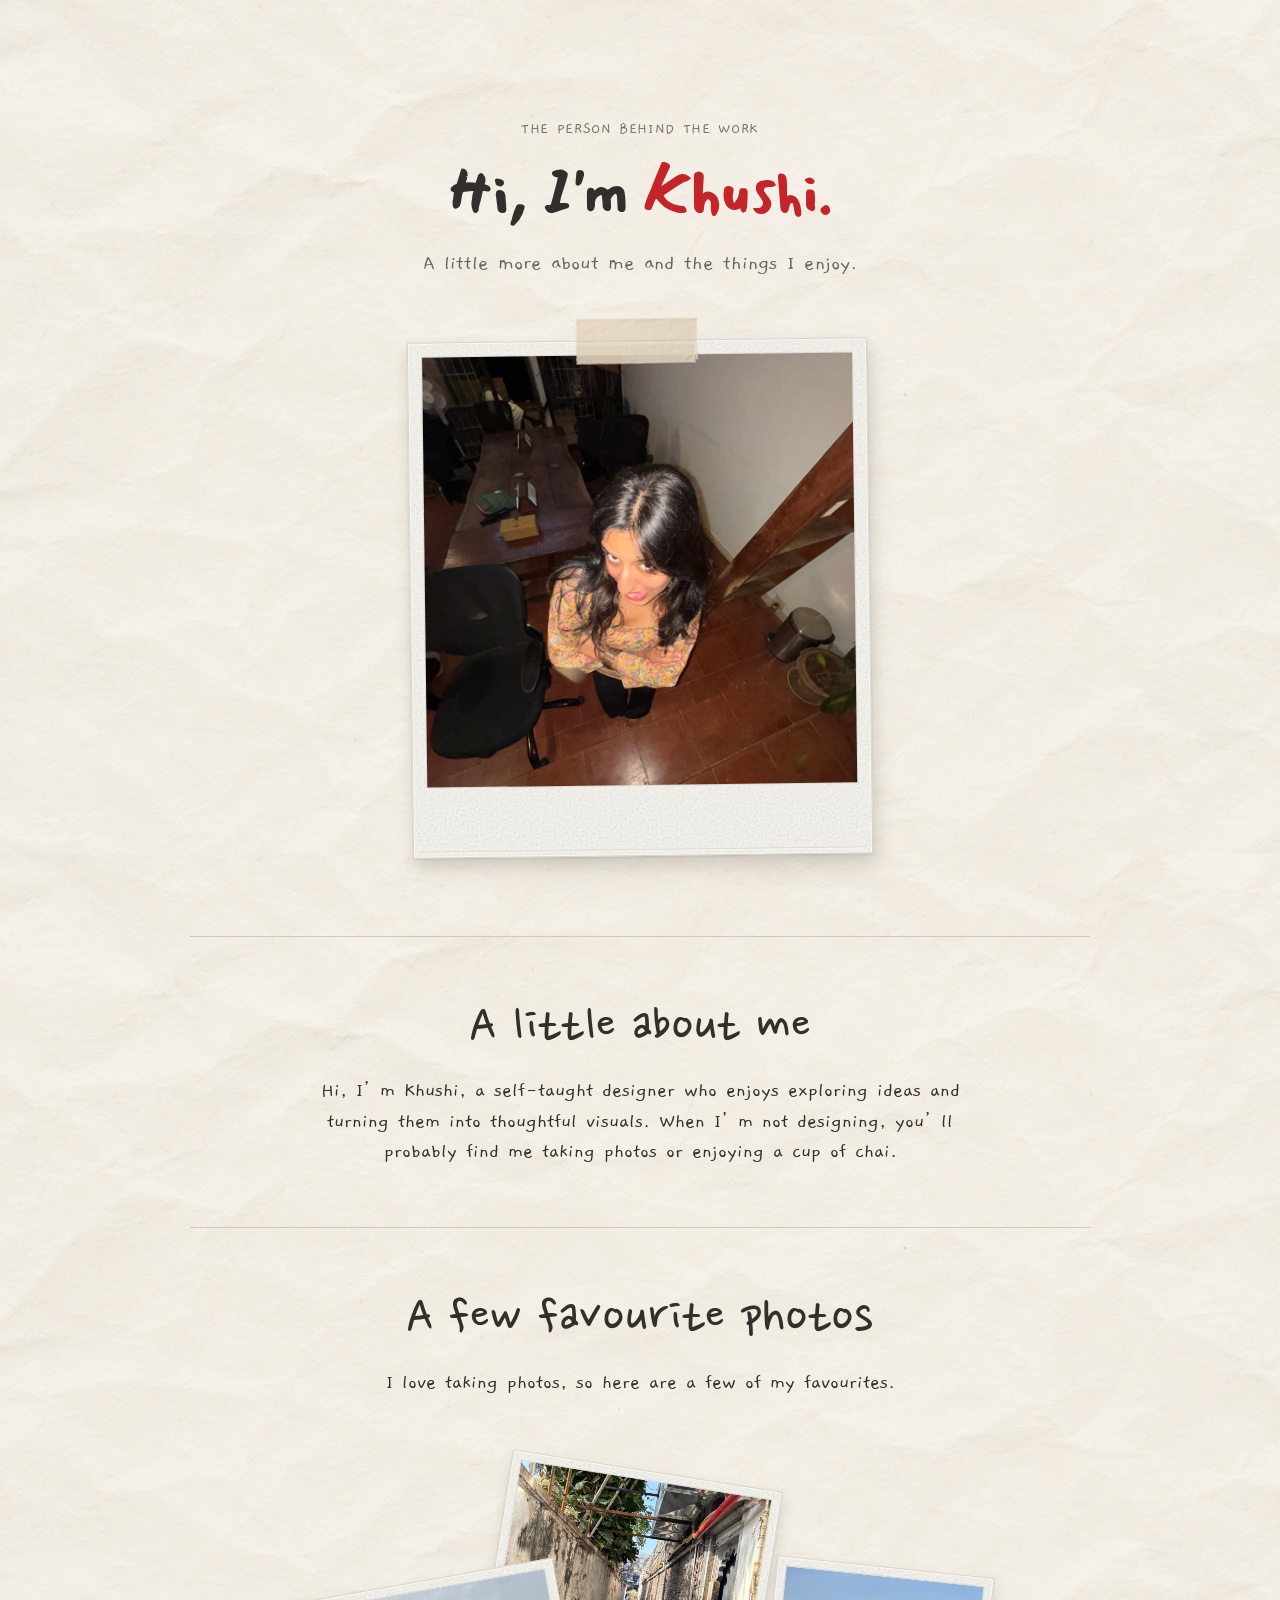
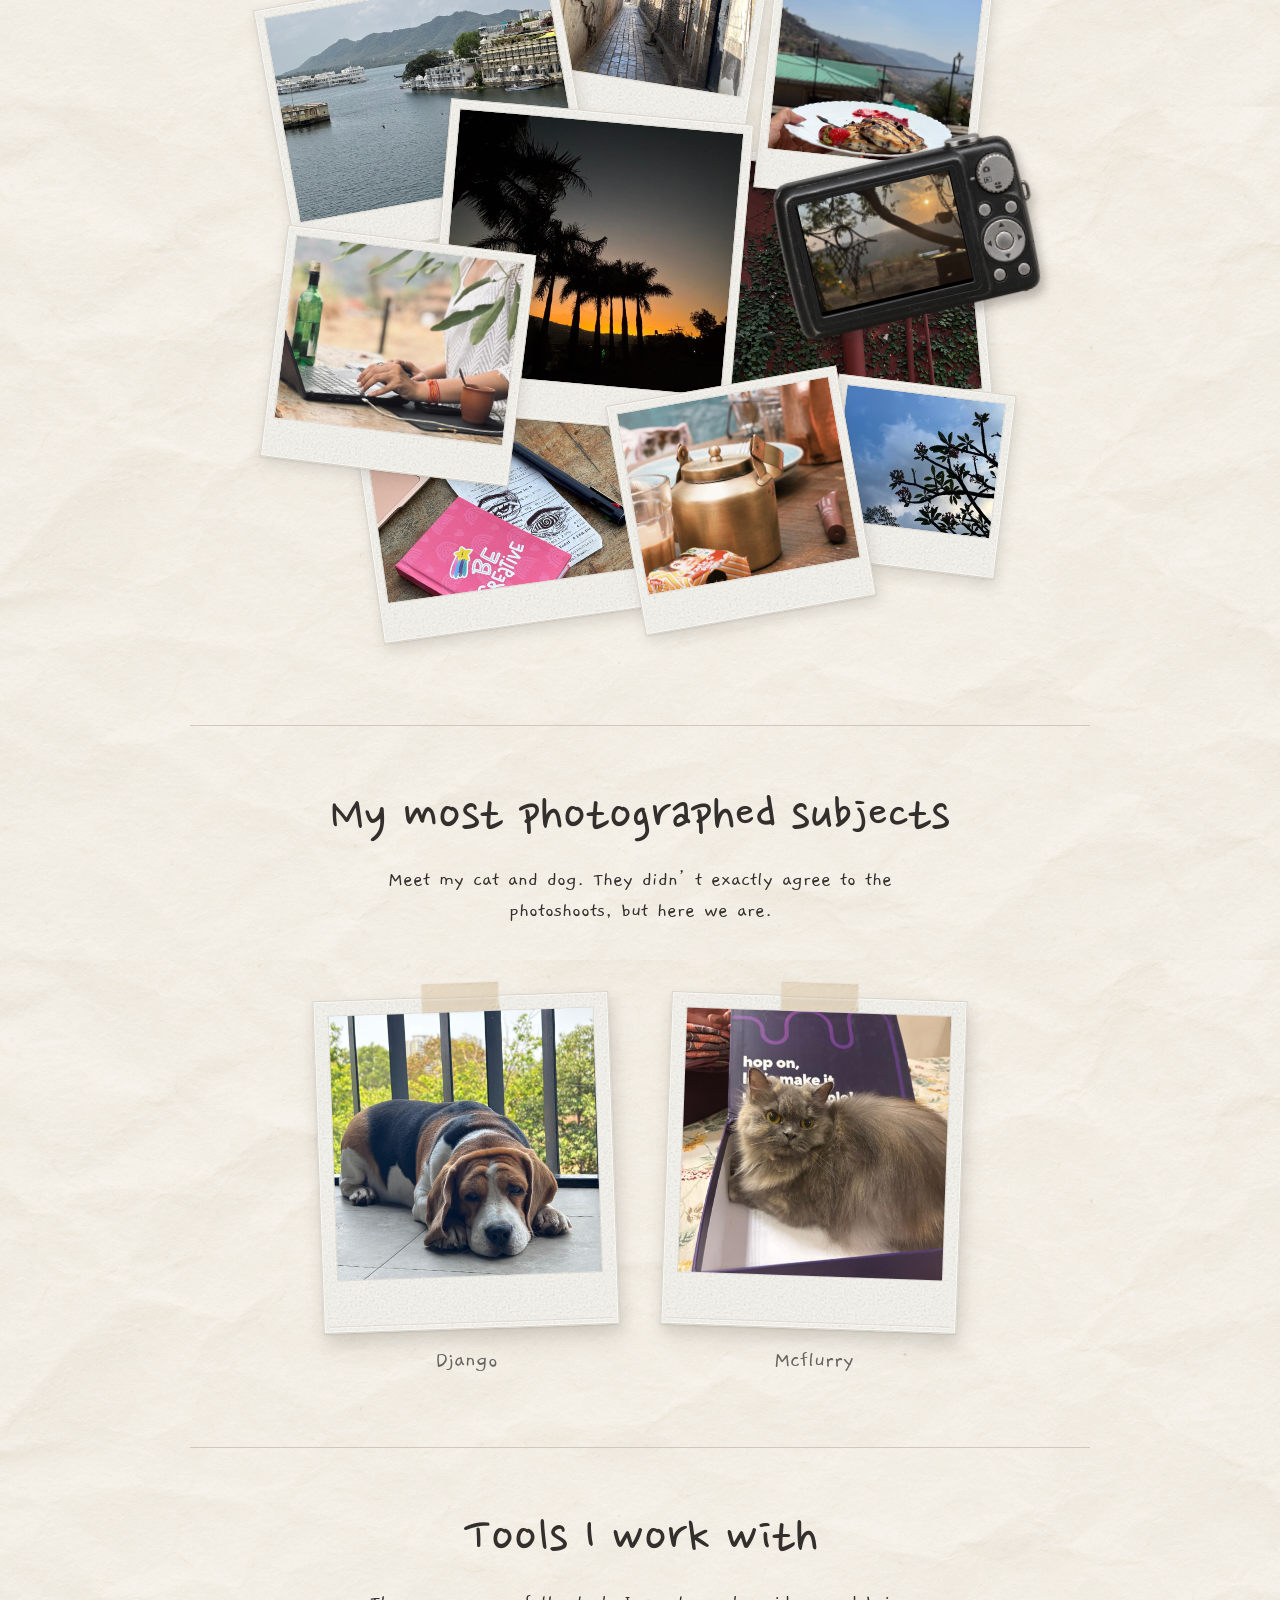
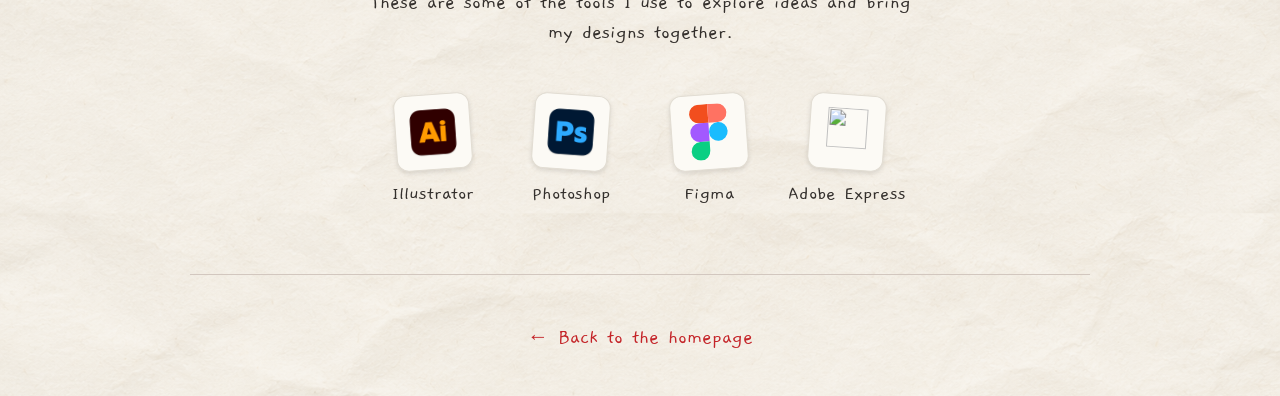
==== commit 37a52fbc: "Restore layered mobile collage and refine galleries" ====
--- a/design/about/index.html
+++ b/design/about/index.html
@@ -4,9 +4,10 @@
   <meta charset="UTF-8">
   <meta name="viewport" content="width=device-width, initial-scale=1">
   <title>About me — Khushi's Portfolio</title>
-  <link rel="stylesheet" href="../style.css?v=310">
+  <link rel="stylesheet" href="../style.css?v=313">
 </head>
 <body class="story about-story">
+  <svg width="0" height="0" aria-hidden="true" focusable="false"><filter id="soft-handwritten-edges" x="-5%" y="-10%" width="110%" height="120%"><feTurbulence type="fractalNoise" baseFrequency="0.075" numOctaves="2" seed="8" result="grain" /><feDisplacementMap in="SourceGraphic" in2="grain" scale="1.1" /></filter></svg>
   <header>
     <p>THE PERSON BEHIND THE WORK</p>
     <h1>Hi, I'm <span>Khushi.</span></h1>
--- a/design/style.css
+++ b/design/style.css
@@ -1290,3 +1290,52 @@
   .story.about-story .tool-sticker { font-size: clamp(14px, 3.65vw, 16px); }
   .story.about-story .tool-sticker > span:last-child { white-space: nowrap; }
 }
+
+/* Keep navigation and project cards comfortable between phone and desktop sizes. */
+@media (max-width: 380px) {
+  .home .signature { font-size: 21px; white-space: nowrap; }
+  .home nav { gap: 11px; }
+  .home nav a { font-size: 16px; }
+}
+@media (min-width: 641px) and (max-width: 850px) {
+  .home .project-grid { grid-template-columns: repeat(2, minmax(0, 1fr)); max-width: 620px; gap: 52px 32px; }
+  .home .project-grid article:last-child { grid-column: 1 / -1; width: calc((100% - 32px) / 2); justify-self: center; }
+}
+
+@media (max-width: 640px) {
+  .express-story .poster-cluster { display: block; columns: 2; column-gap: 16px; }
+  .express-story .poster-cluster .express-print:nth-child(n) { display: inline-block; width: 100%; margin: 0 0 20px; break-inside: avoid; vertical-align: top; }
+}
+
+/* Keep the layered mockup collage on phones, with space for its notes. */
+@media (max-width: 640px) {
+  .story .mockup-wall { display: block; position: relative; width: 86%; aspect-ratio: 4 / 5.2; padding: 0; margin: 60px auto -12%; }
+  .story .mockup-wall .story-polaroid.mockup-photo,
+  .story .mockup-wall .story-polaroid.mockup-photo:nth-child(3n) { position: absolute; margin: 0; padding: 5px 5px 3px; }
+  .story .mockup-wall .story-polaroid.mockup-photo-2 { left: 24%; top: 1%; width: 49%; }
+  .story .mockup-wall .story-polaroid.mockup-photo-3 { left: 52%; top: 14%; width: 43%; }
+  .story .mockup-wall .story-polaroid.mockup-photo-5 { left: 2%; top: 19%; width: 48%; }
+  .story .mockup-wall .story-polaroid.mockup-photo-7 { left: 28%; top: 31%; width: 51%; }
+  .story .mockup-wall .story-polaroid.mockup-photo-8 { left: 65%; top: 37%; width: 42%; }
+  .story .mockup-wall .story-polaroid.mockup-photo-9 { left: 3%; top: 46%; width: 46%; }
+  .story .mockup-wall .story-polaroid.mockup-photo-11 { left: 35%; top: 54%; width: 51%; }
+  .story .mockup-annotations { display: block; margin: 0; }
+  .story .mockup-note { position: absolute; width: 90px; font-size: 15px; line-height: 1.1; }
+  .story .mockup-note br { display: block; }
+  .story .mockup-note svg { display: block; width: 33px; height: 23px; }
+  .story .mockup-note-one { top: -48px; left: 0; right: auto; transform: rotate(-4deg); }
+  .story .mockup-note-two { top: -48px; right: 0; left: auto; transform: rotate(3deg); }
+  .story .mockup-note-three { top: auto; bottom: 45px; left: 0; right: auto; transform: rotate(-3deg); }
+  .story .mockup-note-three svg { transform: translateX(12px); }
+}
+
+@media (max-width: 640px) {
+  .home h1, .story h1 { filter: url(#soft-handwritten-edges); }
+
+}
+
+.express-story .poster-tail { display: contents; }
+@media (max-width: 640px) {
+  .express-story .poster-tail { display: grid; column-span: all; grid-template-columns: repeat(3, minmax(0, 1fr)); align-items: start; gap: 12px; }
+  .express-story .poster-cluster .poster-tail .express-print:nth-child(n) { width: 100%; margin: 0; }
+}
